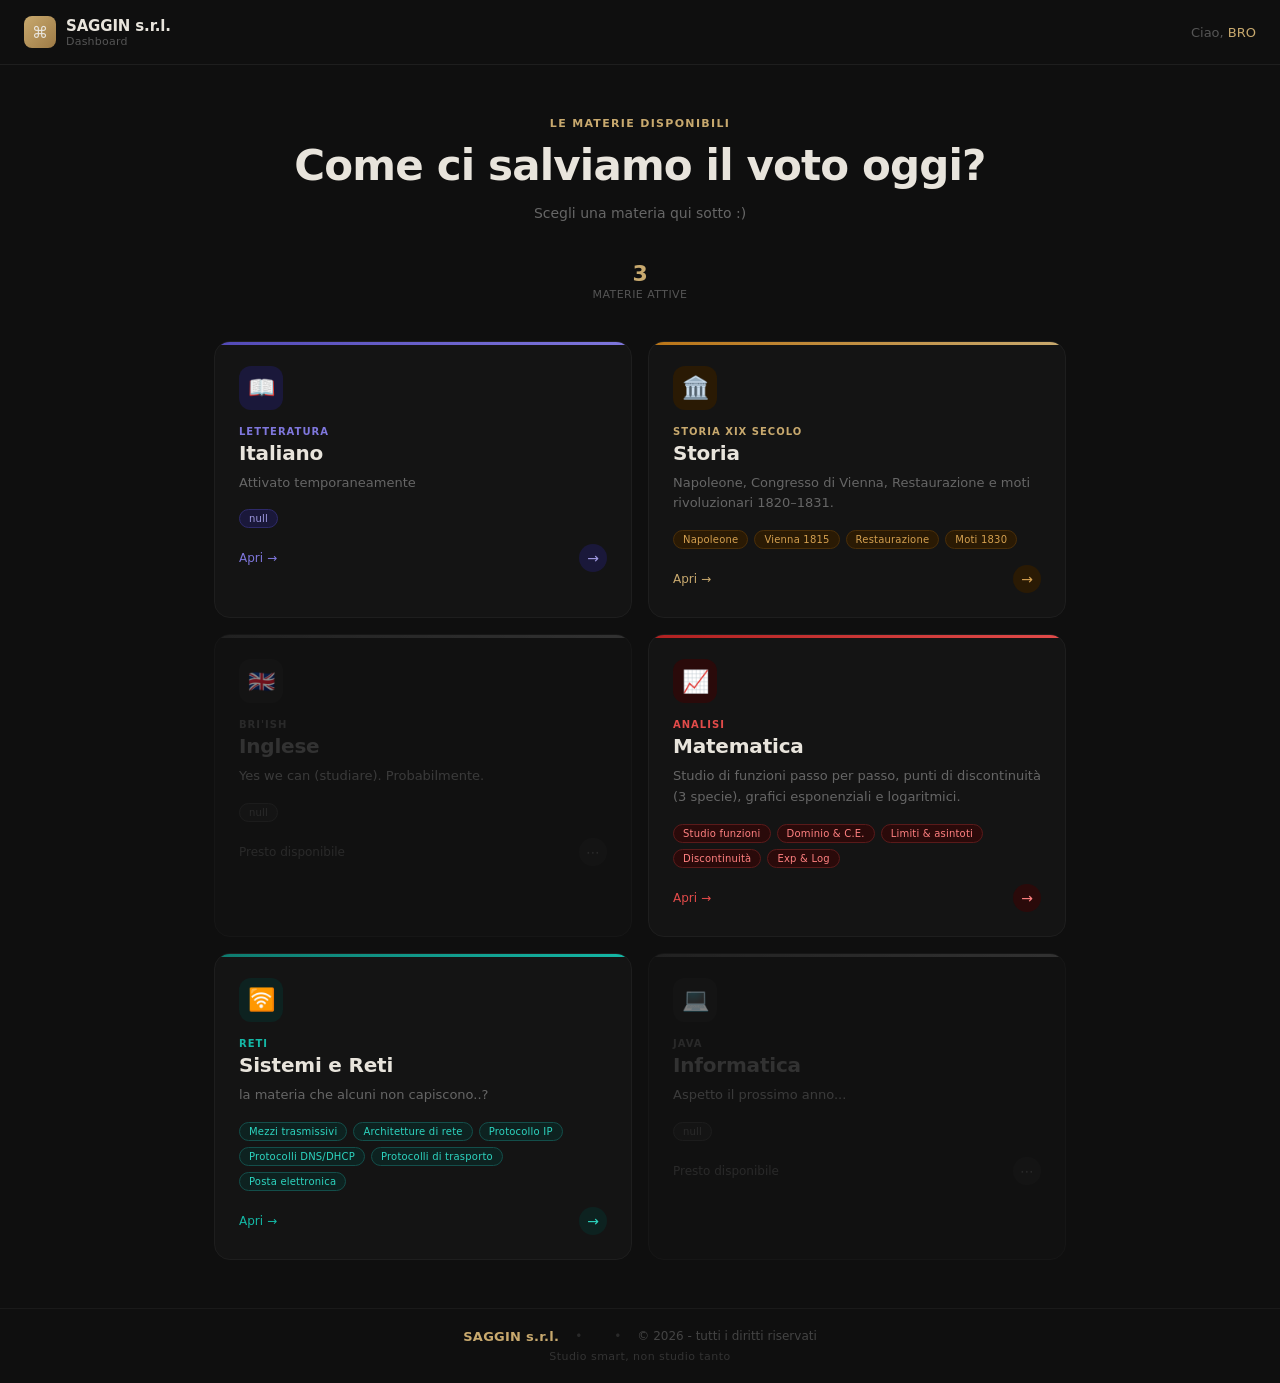
==== docs/index.html @ 9fb7a0a7 "Update index.html" ====
<!DOCTYPE html>
<html lang="it">
<head>
<meta charset="UTF-8">
<meta name="viewport" content="width=device-width, initial-scale=1.0">
<title>il vero studio by SAGGIN spa</title>
<style>
* { box-sizing: border-box; margin: 0; padding: 0; }
body {
  font-family: -apple-system, BlinkMacSystemFont, 'Segoe UI', system-ui, sans-serif;
  background: #0f0f0f;
  color: #e8e4dc;
  min-height: 100vh;
  display: flex;
  flex-direction: column;
}

/* TOP BAR */
.topbar {
  display: flex;
  align-items: center;
  justify-content: space-between;
  padding: 16px 24px;
  border-bottom: 1px solid #1e1e1e;
  background: #0f0f0f;
  position: relative;
  top: 0;
  z-index: 100;
}
.topbar-brand {
  display: flex;
  align-items: center;
  gap: 10px;
}
.brand-logo {
  width: 32px;
  height: 32px;
  background: linear-gradient(135deg, #c8a96e 0%, #9d7a45 100%);
  border-radius: 8px;
  display: flex;
  align-items: center;
  justify-content: center;
  font-size: 16px;
}
.brand-name {
  font-size: 15px;
  font-weight: 600;
  color: #e8e4dc;
  letter-spacing: -0.01em;
}
.brand-sub {
  font-size: 11px;
  color: #555;
  letter-spacing: 0.02em;
}
.topbar-greeting {
  font-size: 13px;
  color: #555;
}
.topbar-greeting span {
  color: #c8a96e;
  font-weight: 500;
}

/* HERO */
.hero {
  padding: 52px 24px 36px;
  text-align: center;
}
.hero-eyebrow {
  font-size: 11px;
  font-weight: 600;
  letter-spacing: 0.12em;
  color: #c8a96e;
  text-transform: uppercase;
  margin-bottom: 12px;
}
.hero-title {
  font-size: clamp(28px, 6vw, 42px);
  font-weight: 700;
  color: #e8e4dc;
  line-height: 1.15;
  letter-spacing: -0.02em;
  margin-bottom: 12px;
}
.hero-sub {
  font-size: 14px;
  color: #666;
  line-height: 1.6;
}

/* GRID */
.subjects-grid {
  display: grid;
  grid-template-columns: repeat(auto-fit, minmax(280px, 1fr));
  gap: 16px;
  padding: 0 24px 48px;
  max-width: 900px;
  margin: 0 auto;
  width: 100%;
}

.subject-card {
  display: block;
  text-decoration: none;
  background: #141414;
  border: 1px solid #1e1e1e;
  border-radius: 16px;
  padding: 24px;
  transition: all 0.2s ease;
  cursor: pointer;
  position: relative;
  overflow: hidden;
}
.subject-card::before {
  content: '';
  position: absolute;
  top: 0; left: 0; right: 0;
  height: 3px;
  border-radius: 16px 16px 0 0;
  transition: opacity 0.2s;
}
.subject-card.italiano::before   { background: linear-gradient(90deg, #534AB7, #7F77DD); }
.subject-card.storia::before     { background: linear-gradient(90deg, #BA7517, #c8a96e); }
.subject-card.inglese::before    { background: linear-gradient(90deg, #1a6b2e, #34d058); }
.subject-card.matematica::before { background: linear-gradient(90deg, #B02020, #E24B4A); }
.subject-card.reti::before       { background: linear-gradient(90deg, #0e7a6e, #14b8a6); }
.subject-card.informatica::before{ background: linear-gradient(90deg, #5a3a9a, #a78bfa); }
.subject-card.coming::before     { background: linear-gradient(90deg, #333, #555); }

.subject-card:hover {
  border-color: #2a2a2a;
  transform: translateY(-2px);
  background: #181818;
}
.subject-card.coming {
  opacity: 0.5;
  cursor: default;
}
.subject-card.coming:hover {
  transform: none;
  background: #141414;
  border-color: #1e1e1e;
}

.card-icon {
  width: 44px;
  height: 44px;
  border-radius: 12px;
  display: flex;
  align-items: center;
  justify-content: center;
  font-size: 22px;
  margin-bottom: 16px;
}
.italiano .card-icon    { background: #1a183a; }
.storia .card-icon      { background: #2a1a04; }
.inglese .card-icon     { background: #0d2214; }
.matematica .card-icon  { background: #2a0a0a; }
.reti .card-icon        { background: #0d2220; }
.informatica .card-icon { background: #1e1030; }
.coming .card-icon      { background: #1a1a1a; }

.card-label {
  font-size: 10px;
  font-weight: 600;
  letter-spacing: 0.1em;
  text-transform: uppercase;
  margin-bottom: 4px;
}
.italiano .card-label    { color: #7F77DD; }
.storia .card-label      { color: #c8a96e; }
.inglese .card-label     { color: #34d058; }
.matematica .card-label  { color: #E24B4A; }
.reti .card-label        { color: #14b8a6; }
.informatica .card-label { color: #a78bfa; }
.coming .card-label      { color: #444; }

.card-title {
  font-size: 20px;
  font-weight: 600;
  color: #e8e4dc;
  margin-bottom: 8px;
  letter-spacing: -0.01em;
}
.coming .card-title { color: #555; }

.card-desc {
  font-size: 13px;
  color: #666;
  line-height: 1.6;
  margin-bottom: 16px;
}

.card-tags {
  display: flex;
  flex-wrap: wrap;
  gap: 6px;
  margin-bottom: 16px;
}
.tag {
  font-size: 10px;
  padding: 3px 9px;
  border-radius: 20px;
  font-weight: 500;
  letter-spacing: 0.02em;
}
.italiano .tag    { background: #1a183a; color: #9f99e0; border: 1px solid #2e2a6a; }
.storia .tag      { background: #2a1a04; color: #d4a050; border: 1px solid #4a2e08; }
.inglese .tag     { background: #0d2214; color: #34d058; border: 1px solid #134a26; }
.matematica .tag  { background: #2a0a0a; color: #ff8080; border: 1px solid #5a1a1a; }
.reti .tag        { background: #0d2220; color: #2dd4bf; border: 1px solid #134e4a; }
.informatica .tag { background: #1e1030; color: #c4b5fd; border: 1px solid #3a2060; }
.coming .tag      { background: #1a1a1a; color: #444;    border: 1px solid #2a2a2a; }

.card-arrow {
  display: flex;
  align-items: center;
  justify-content: space-between;
}
.card-arrow-text {
  font-size: 12px;
  font-weight: 500;
}
.italiano .card-arrow-text    { color: #7F77DD; }
.storia .card-arrow-text      { color: #c8a96e; }
.inglese .card-arrow-text     { color: #34d058; }
.matematica .card-arrow-text  { color: #E24B4A; }
.reti .card-arrow-text        { color: #14b8a6; }
.informatica .card-arrow-text { color: #a78bfa; }
.coming .card-arrow-text      { color: #444; }

.card-arrow-icon {
  width: 28px;
  height: 28px;
  border-radius: 50%;
  display: flex;
  align-items: center;
  justify-content: center;
  font-size: 14px;
  transition: transform 0.15s;
}
.italiano .card-arrow-icon    { background: #1a183a; color: #9f99e0; }
.storia .card-arrow-icon      { background: #2a1a04; color: #d4a050; }
.inglese .card-arrow-icon     { background: #0d2214; color: #34d058; }
.matematica .card-arrow-icon  { background: #2a0a0a; color: #ff8080; }
.reti .card-arrow-icon        { background: #0d2220; color: #2dd4bf; }
.informatica .card-arrow-icon { background: #1e1030; color: #c4b5fd; }
.coming .card-arrow-icon      { background: #1a1a1a; color: #444; }

.subject-card:not(.coming):hover .card-arrow-icon {
  transform: translateX(3px);
}

/* STATS BAR */
.stats-bar {
  display: flex;
  gap: 24px;
  padding: 0 24px 40px;
  max-width: 900px;
  margin: 0 auto;
  width: 100%;
  justify-content: center;
  flex-wrap: wrap;
}
.stat { text-align: center; }
.stat-value {
  font-size: 22px;
  font-weight: 700;
  color: #c8a96e;
  letter-spacing: -0.02em;
}
.stat-label {
  font-size: 11px;
  color: #555;
  letter-spacing: 0.04em;
  margin-top: 2px;
}

/* FOOTER */
footer {
  margin-top: auto;
  border-top: 1px solid #1a1a1a;
  padding: 20px 24px;
  text-align: center;
}
.footer-inner {
  display: flex;
  align-items: center;
  justify-content: center;
  gap: 16px;
  flex-wrap: wrap;
}
.footer-brand   { font-size: 13px; font-weight: 600; color: #c8a96e; letter-spacing: 0.02em; }
.footer-sep     { color: #2a2a2a; font-size: 12px; }
.footer-copy    { font-size: 12px; color: #444; }
.footer-tagline { font-size: 11px; color: #333; margin-top: 6px; letter-spacing: 0.04em; }

@media (max-width: 600px) {
  .topbar        { padding: 14px 16px; }
  .hero          { padding: 36px 16px 28px; }
  .subjects-grid { padding: 0 16px 36px; grid-template-columns: 1fr; }
  .stats-bar     { padding: 0 16px 32px; gap: 20px; }
  footer         { padding: 16px; }
}
</style>
</head>
<body>

<header class="topbar">
  <div class="topbar-brand">
    <div class="brand-logo">⌘</div>
    <div>
      <div class="brand-name">SAGGIN s.r.l.</div>
      <div class="brand-sub">Dashboard</div>
    </div>
  </div>
  <div class="topbar-greeting">Ciao, <span>BRO</span> </div>
</header>

<main>
  <div class="hero">
    <div class="hero-eyebrow">Le materie disponibili</div>
    <div class="hero-title">Come ci salviamo il voto oggi?</div>
    <div class="hero-sub">Scegli una materia qui sotto :) </div>
  </div>

  <div class="stats-bar">
    <div class="stat">
      <div class="stat-value">3</div>
      <div class="stat-label">MATERIE ATTIVE</div>
    </div>
  </div>

  <div class="subjects-grid">

    <!-- 1. ITALIANO -->
    <a class="subject-card italiano" href="italiano/">
      <div class="card-icon">📖</div>
      <div class="card-label">Letteratura</div>
      <div class="card-title">Italiano</div>
      <div class="card-desc">Attivato temporaneamente</div>
      <div class="card-tags">
        <span class="tag">null</span>
      </div>
      <div class="card-arrow">
        <span class="card-arrow-text">Apri →</span>
        <span class="card-arrow-icon">→</span>
      </div>
    </a>

    <!-- 2. STORIA -->
    <a class="subject-card storia" href="storia/">
      <div class="card-icon">🏛️</div>
      <div class="card-label">Storia XIX secolo</div>
      <div class="card-title">Storia</div>
      <div class="card-desc">Napoleone, Congresso di Vienna, Restaurazione e moti rivoluzionari 1820–1831.</div>
      <div class="card-tags">
        <span class="tag">Napoleone</span>
        <span class="tag">Vienna 1815</span>
        <span class="tag">Restaurazione</span>
        <span class="tag">Moti 1830</span>
      </div>
      <div class="card-arrow">
        <span class="card-arrow-text">Apri →</span>
        <span class="card-arrow-icon">→</span>
      </div>
    </a>

    <!-- 3. INGLESE -->
    <div class="subject-card coming">
      <div class="card-icon">🇬🇧</div>
      <div class="card-label">Bri'ish</div>
      <div class="card-title">Inglese</div>
      <div class="card-desc">Yes we can (studiare). Probabilmente.</div>
      <div class="card-tags">
        <span class="tag">null</span>
      </div>
      <div class="card-arrow">
        <span class="card-arrow-text">Presto disponibile</span>
        <span class="card-arrow-icon">⋯</span>
      </div>
    </div>

    <!-- 4. MATEMATICA -->
    <a class="subject-card matematica" href="matematica/">
      <div class="card-icon">📈</div>
      <div class="card-label">Analisi</div>
      <div class="card-title">Matematica</div>
      <div class="card-desc">Studio di funzioni passo per passo, punti di discontinuità (3 specie), grafici esponenziali e logaritmici.</div>
      <div class="card-tags">
        <span class="tag">Studio funzioni</span>
        <span class="tag">Dominio & C.E.</span>
        <span class="tag">Limiti & asintoti</span>
        <span class="tag">Discontinuità</span>
        <span class="tag">Exp & Log</span>
      </div>
      <div class="card-arrow">
        <span class="card-arrow-text">Apri →</span>
        <span class="card-arrow-icon">→</span>
      </div>
    </a>

    <!-- 5. RETI -->
    <a class="subject-card reti" href="reti/">
      <div class="card-icon">🛜</div>
      <div class="card-label">Reti</div>
      <div class="card-title">Sistemi e Reti</div>
      <div class="card-desc">la materia che alcuni non capiscono..?</div>
      <div class="card-tags">
        <span class="tag">Mezzi trasmissivi</span>
        <span class="tag">Architetture di rete</span>
        <span class="tag">Protocollo IP</span>
        <span class="tag">Protocolli DNS/DHCP</span>
        <span class="tag">Protocolli di trasporto</span>
        <span class="tag">Posta elettronica</span>
      </div>
      <div class="card-arrow">
        <span class="card-arrow-text">Apri →</span>
        <span class="card-arrow-icon">→</span>
      </div>
    </a>

    <!-- 6. INFORMATICA -->
    <div class="subject-card coming">
      <div class="card-icon">💻</div>
      <div class="card-label">Java</div>
      <div class="card-title">Informatica</div>
      <div class="card-desc">Aspetto il prossimo anno...</div>
      <div class="card-tags">
        <span class="tag">null</span>
      </div>
      <div class="card-arrow">
        <span class="card-arrow-text">Presto disponibile</span>
        <span class="card-arrow-icon">⋯</span>
      </div>
    </div>

  </div>
</main>

<footer>
  <div class="footer-inner">
    <span class="footer-brand">SAGGIN s.r.l.</span>
    <span class="footer-sep">•</span>
    <span class="footer-copy"></span>
    <span class="footer-sep">•</span>
    <span class="footer-copy">© 2026 - tutti i diritti riservati</span>
  </div>
  <div class="footer-tagline">Studio smart, non studio tanto</div>
</footer>

</body>
</html>
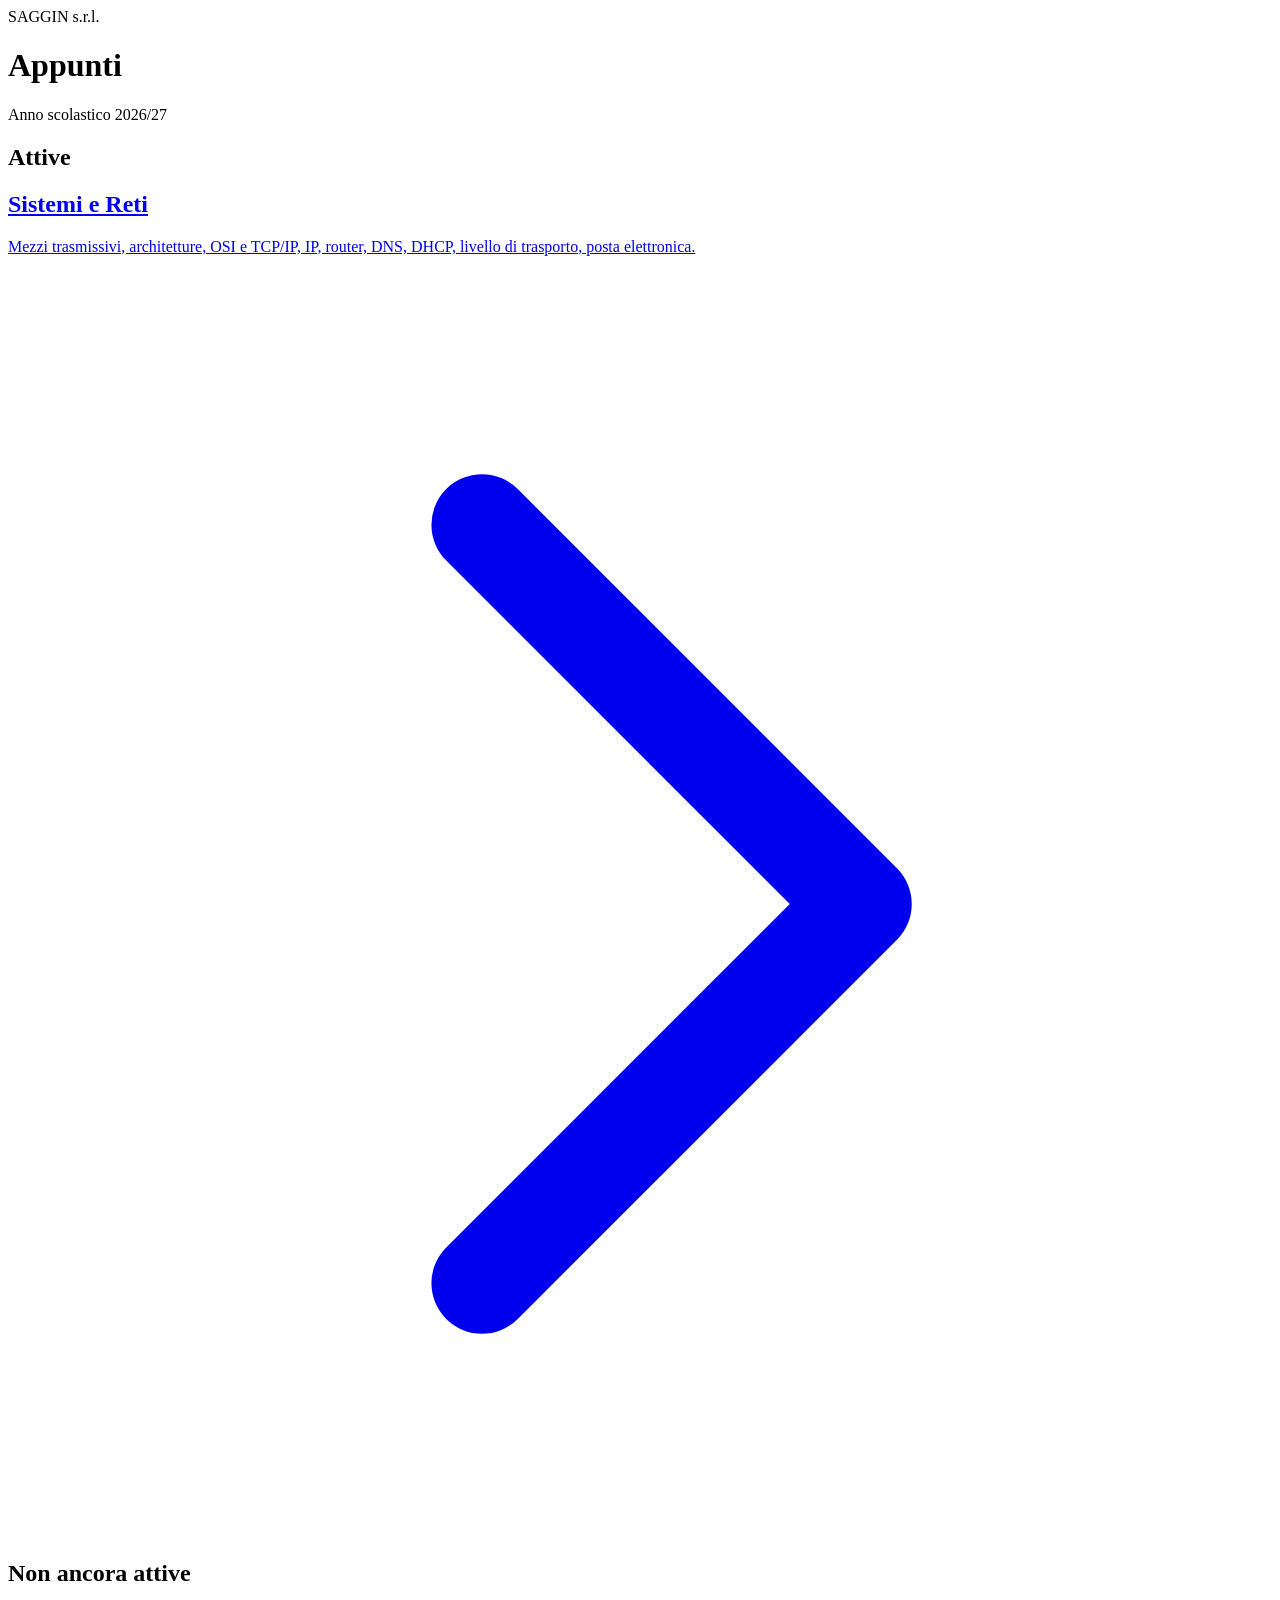
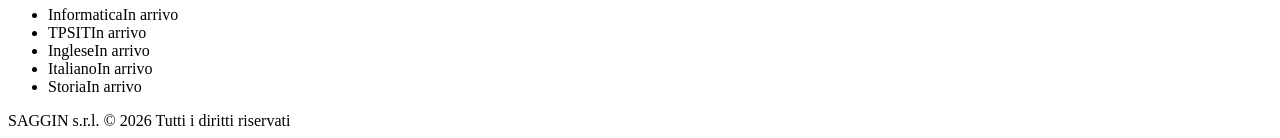
==== commit f29c30e3: "Update index.html" ====
--- a/docs/index.html
+++ b/docs/index.html
@@ -2,453 +2,48 @@
 <html lang="it">
 <head>
 <meta charset="UTF-8">
-<meta name="viewport" content="width=device-width, initial-scale=1.0">
-<title>il vero studio by SAGGIN spa</title>
-<style>
-* { box-sizing: border-box; margin: 0; padding: 0; }
-body {
-  font-family: -apple-system, BlinkMacSystemFont, 'Segoe UI', system-ui, sans-serif;
-  background: #0f0f0f;
-  color: #e8e4dc;
-  min-height: 100vh;
-  display: flex;
-  flex-direction: column;
-}
-
-/* TOP BAR */
-.topbar {
-  display: flex;
-  align-items: center;
-  justify-content: space-between;
-  padding: 16px 24px;
-  border-bottom: 1px solid #1e1e1e;
-  background: #0f0f0f;
-  position: relative;
-  top: 0;
-  z-index: 100;
-}
-.topbar-brand {
-  display: flex;
-  align-items: center;
-  gap: 10px;
-}
-.brand-logo {
-  width: 32px;
-  height: 32px;
-  background: linear-gradient(135deg, #c8a96e 0%, #9d7a45 100%);
-  border-radius: 8px;
-  display: flex;
-  align-items: center;
-  justify-content: center;
-  font-size: 16px;
-}
-.brand-name {
-  font-size: 15px;
-  font-weight: 600;
-  color: #e8e4dc;
-  letter-spacing: -0.01em;
-}
-.brand-sub {
-  font-size: 11px;
-  color: #555;
-  letter-spacing: 0.02em;
-}
-.topbar-greeting {
-  font-size: 13px;
-  color: #555;
-}
-.topbar-greeting span {
-  color: #c8a96e;
-  font-weight: 500;
-}
-
-/* HERO */
-.hero {
-  padding: 52px 24px 36px;
-  text-align: center;
-}
-.hero-eyebrow {
-  font-size: 11px;
-  font-weight: 600;
-  letter-spacing: 0.12em;
-  color: #c8a96e;
-  text-transform: uppercase;
-  margin-bottom: 12px;
-}
-.hero-title {
-  font-size: clamp(28px, 6vw, 42px);
-  font-weight: 700;
-  color: #e8e4dc;
-  line-height: 1.15;
-  letter-spacing: -0.02em;
-  margin-bottom: 12px;
-}
-.hero-sub {
-  font-size: 14px;
-  color: #666;
-  line-height: 1.6;
-}
-
-/* GRID */
-.subjects-grid {
-  display: grid;
-  grid-template-columns: repeat(auto-fit, minmax(280px, 1fr));
-  gap: 16px;
-  padding: 0 24px 48px;
-  max-width: 900px;
-  margin: 0 auto;
-  width: 100%;
-}
-
-.subject-card {
-  display: block;
-  text-decoration: none;
-  background: #141414;
-  border: 1px solid #1e1e1e;
-  border-radius: 16px;
-  padding: 24px;
-  transition: all 0.2s ease;
-  cursor: pointer;
-  position: relative;
-  overflow: hidden;
-}
-.subject-card::before {
-  content: '';
-  position: absolute;
-  top: 0; left: 0; right: 0;
-  height: 3px;
-  border-radius: 16px 16px 0 0;
-  transition: opacity 0.2s;
-}
-.subject-card.italiano::before   { background: linear-gradient(90deg, #534AB7, #7F77DD); }
-.subject-card.storia::before     { background: linear-gradient(90deg, #BA7517, #c8a96e); }
-.subject-card.inglese::before    { background: linear-gradient(90deg, #1a6b2e, #34d058); }
-.subject-card.matematica::before { background: linear-gradient(90deg, #B02020, #E24B4A); }
-.subject-card.reti::before       { background: linear-gradient(90deg, #0e7a6e, #14b8a6); }
-.subject-card.informatica::before{ background: linear-gradient(90deg, #5a3a9a, #a78bfa); }
-.subject-card.coming::before     { background: linear-gradient(90deg, #333, #555); }
-
-.subject-card:hover {
-  border-color: #2a2a2a;
-  transform: translateY(-2px);
-  background: #181818;
-}
-.subject-card.coming {
-  opacity: 0.5;
-  cursor: default;
-}
-.subject-card.coming:hover {
-  transform: none;
-  background: #141414;
-  border-color: #1e1e1e;
-}
-
-.card-icon {
-  width: 44px;
-  height: 44px;
-  border-radius: 12px;
-  display: flex;
-  align-items: center;
-  justify-content: center;
-  font-size: 22px;
-  margin-bottom: 16px;
-}
-.italiano .card-icon    { background: #1a183a; }
-.storia .card-icon      { background: #2a1a04; }
-.inglese .card-icon     { background: #0d2214; }
-.matematica .card-icon  { background: #2a0a0a; }
-.reti .card-icon        { background: #0d2220; }
-.informatica .card-icon { background: #1e1030; }
-.coming .card-icon      { background: #1a1a1a; }
-
-.card-label {
-  font-size: 10px;
-  font-weight: 600;
-  letter-spacing: 0.1em;
-  text-transform: uppercase;
-  margin-bottom: 4px;
-}
-.italiano .card-label    { color: #7F77DD; }
-.storia .card-label      { color: #c8a96e; }
-.inglese .card-label     { color: #34d058; }
-.matematica .card-label  { color: #E24B4A; }
-.reti .card-label        { color: #14b8a6; }
-.informatica .card-label { color: #a78bfa; }
-.coming .card-label      { color: #444; }
-
-.card-title {
-  font-size: 20px;
-  font-weight: 600;
-  color: #e8e4dc;
-  margin-bottom: 8px;
-  letter-spacing: -0.01em;
-}
-.coming .card-title { color: #555; }
-
-.card-desc {
-  font-size: 13px;
-  color: #666;
-  line-height: 1.6;
-  margin-bottom: 16px;
-}
-
-.card-tags {
-  display: flex;
-  flex-wrap: wrap;
-  gap: 6px;
-  margin-bottom: 16px;
-}
-.tag {
-  font-size: 10px;
-  padding: 3px 9px;
-  border-radius: 20px;
-  font-weight: 500;
-  letter-spacing: 0.02em;
-}
-.italiano .tag    { background: #1a183a; color: #9f99e0; border: 1px solid #2e2a6a; }
-.storia .tag      { background: #2a1a04; color: #d4a050; border: 1px solid #4a2e08; }
-.inglese .tag     { background: #0d2214; color: #34d058; border: 1px solid #134a26; }
-.matematica .tag  { background: #2a0a0a; color: #ff8080; border: 1px solid #5a1a1a; }
-.reti .tag        { background: #0d2220; color: #2dd4bf; border: 1px solid #134e4a; }
-.informatica .tag { background: #1e1030; color: #c4b5fd; border: 1px solid #3a2060; }
-.coming .tag      { background: #1a1a1a; color: #444;    border: 1px solid #2a2a2a; }
-
-.card-arrow {
-  display: flex;
-  align-items: center;
-  justify-content: space-between;
-}
-.card-arrow-text {
-  font-size: 12px;
-  font-weight: 500;
-}
-.italiano .card-arrow-text    { color: #7F77DD; }
-.storia .card-arrow-text      { color: #c8a96e; }
-.inglese .card-arrow-text     { color: #34d058; }
-.matematica .card-arrow-text  { color: #E24B4A; }
-.reti .card-arrow-text        { color: #14b8a6; }
-.informatica .card-arrow-text { color: #a78bfa; }
-.coming .card-arrow-text      { color: #444; }
-
-.card-arrow-icon {
-  width: 28px;
-  height: 28px;
-  border-radius: 50%;
-  display: flex;
-  align-items: center;
-  justify-content: center;
-  font-size: 14px;
-  transition: transform 0.15s;
-}
-.italiano .card-arrow-icon    { background: #1a183a; color: #9f99e0; }
-.storia .card-arrow-icon      { background: #2a1a04; color: #d4a050; }
-.inglese .card-arrow-icon     { background: #0d2214; color: #34d058; }
-.matematica .card-arrow-icon  { background: #2a0a0a; color: #ff8080; }
-.reti .card-arrow-icon        { background: #0d2220; color: #2dd4bf; }
-.informatica .card-arrow-icon { background: #1e1030; color: #c4b5fd; }
-.coming .card-arrow-icon      { background: #1a1a1a; color: #444; }
-
-.subject-card:not(.coming):hover .card-arrow-icon {
-  transform: translateX(3px);
-}
-
-/* STATS BAR */
-.stats-bar {
-  display: flex;
-  gap: 24px;
-  padding: 0 24px 40px;
-  max-width: 900px;
-  margin: 0 auto;
-  width: 100%;
-  justify-content: center;
-  flex-wrap: wrap;
-}
-.stat { text-align: center; }
-.stat-value {
-  font-size: 22px;
-  font-weight: 700;
-  color: #c8a96e;
-  letter-spacing: -0.02em;
-}
-.stat-label {
-  font-size: 11px;
-  color: #555;
-  letter-spacing: 0.04em;
-  margin-top: 2px;
-}
-
-/* FOOTER */
-footer {
-  margin-top: auto;
-  border-top: 1px solid #1a1a1a;
-  padding: 20px 24px;
-  text-align: center;
-}
-.footer-inner {
-  display: flex;
-  align-items: center;
-  justify-content: center;
-  gap: 16px;
-  flex-wrap: wrap;
-}
-.footer-brand   { font-size: 13px; font-weight: 600; color: #c8a96e; letter-spacing: 0.02em; }
-.footer-sep     { color: #2a2a2a; font-size: 12px; }
-.footer-copy    { font-size: 12px; color: #444; }
-.footer-tagline { font-size: 11px; color: #333; margin-top: 6px; letter-spacing: 0.04em; }
-
-@media (max-width: 600px) {
-  .topbar        { padding: 14px 16px; }
-  .hero          { padding: 36px 16px 28px; }
-  .subjects-grid { padding: 0 16px 36px; grid-template-columns: 1fr; }
-  .stats-bar     { padding: 0 16px 32px; gap: 20px; }
-  footer         { padding: 16px; }
-}
-</style>
+<meta name="viewport" content="width=device-width, initial-scale=1, viewport-fit=cover">
+<meta name="theme-color" content="#f3f4f5" media="(prefers-color-scheme: light)">
+<meta name="theme-color" content="#1a1d21" media="(prefers-color-scheme: dark)">
+<meta name="apple-mobile-web-app-capable" content="yes">
+<meta name="apple-mobile-web-app-title" content="Studio">
+<meta name="format-detection" content="telephone=no">
+<title>Studio | SAGGIN s.r.l.</title>
+<link rel="stylesheet" href="assets/style.css">
 </head>
 <body>
 
-<header class="topbar">
-  <div class="topbar-brand">
-    <div class="brand-logo">⌘</div>
-    <div>
-      <div class="brand-name">SAGGIN s.r.l.</div>
-      <div class="brand-sub">Dashboard</div>
-    </div>
-  </div>
-  <div class="topbar-greeting">Ciao, <span>BRO</span> </div>
-</header>
+<div class="wrap">
+  <header class="masthead">SAGGIN s.r.l.</header>
 
-<main>
-  <div class="hero">
-    <div class="hero-eyebrow">Le materie disponibili</div>
-    <div class="hero-title">Come ci salviamo il voto oggi?</div>
-    <div class="hero-sub">Scegli una materia qui sotto :) </div>
-  </div>
+  <main>
+    <h1 class="home-title">Appunti</h1>
+    <p class="home-sub">Anno scolastico 2026/27</p>
 
-  <div class="stats-bar">
-    <div class="stat">
-      <div class="stat-value">3</div>
-      <div class="stat-label">MATERIE ATTIVE</div>
-    </div>
-  </div>
-
-  <div class="subjects-grid">
-
-    <!-- 1. ITALIANO -->
-    <a class="subject-card italiano" href="italiano/">
-      <div class="card-icon">📖</div>
-      <div class="card-label">Letteratura</div>
-      <div class="card-title">Italiano</div>
-      <div class="card-desc">Attivato temporaneamente</div>
-      <div class="card-tags">
-        <span class="tag">null</span>
+    <h2 class="group-label">Attive</h2>
+    <a class="subject" href="reti/">
+      <div class="subject-main">
+        <h2>Sistemi e Reti</h2>
+        <p>Mezzi trasmissivi, architetture, OSI e TCP/IP, IP, router, DNS, DHCP, livello di trasporto, posta elettronica.</p>
       </div>
-      <div class="card-arrow">
-        <span class="card-arrow-text">Apri →</span>
-        <span class="card-arrow-icon">→</span>
-      </div>
+      <svg viewBox="0 0 20 20" fill="none" stroke="currentColor" stroke-width="1.6" stroke-linecap="round" stroke-linejoin="round" aria-hidden="true"><path d="M7.5 4l6 6-6 6"/></svg>
     </a>
 
-    <!-- 2. STORIA -->
-    <a class="subject-card storia" href="storia/">
-      <div class="card-icon">🏛️</div>
-      <div class="card-label">Storia XIX secolo</div>
-      <div class="card-title">Storia</div>
-      <div class="card-desc">Napoleone, Congresso di Vienna, Restaurazione e moti rivoluzionari 1820–1831.</div>
-      <div class="card-tags">
-        <span class="tag">Napoleone</span>
-        <span class="tag">Vienna 1815</span>
-        <span class="tag">Restaurazione</span>
-        <span class="tag">Moti 1830</span>
-      </div>
-      <div class="card-arrow">
-        <span class="card-arrow-text">Apri →</span>
-        <span class="card-arrow-icon">→</span>
-      </div>
-    </a>
+    <h2 class="group-label">Non ancora attive</h2>
+    <ul class="soon">
+      <li><span class="n">Informatica</span><span class="d">In arrivo</span></li>
+      <li><span class="n">TPSIT</span><span class="d">In arrivo</span></li>
+      <li><span class="n">Inglese</span><span class="d">In arrivo</span></li>
+      <li><span class="n">Italiano</span><span class="d">In arrivo</span></li>
+      <li><span class="n">Storia</span><span class="d">In arrivo</span></li>
+    </ul>
+  </main>
 
-    <!-- 3. INGLESE -->
-    <div class="subject-card coming">
-      <div class="card-icon">🇬🇧</div>
-      <div class="card-label">Bri'ish</div>
-      <div class="card-title">Inglese</div>
-      <div class="card-desc">Yes we can (studiare). Probabilmente.</div>
-      <div class="card-tags">
-        <span class="tag">null</span>
-      </div>
-      <div class="card-arrow">
-        <span class="card-arrow-text">Presto disponibile</span>
-        <span class="card-arrow-icon">⋯</span>
-      </div>
-    </div>
-
-    <!-- 4. MATEMATICA -->
-    <a class="subject-card matematica" href="matematica/">
-      <div class="card-icon">📈</div>
-      <div class="card-label">Analisi</div>
-      <div class="card-title">Matematica</div>
-      <div class="card-desc">Studio di funzioni passo per passo, punti di discontinuità (3 specie), grafici esponenziali e logaritmici.</div>
-      <div class="card-tags">
-        <span class="tag">Studio funzioni</span>
-        <span class="tag">Dominio & C.E.</span>
-        <span class="tag">Limiti & asintoti</span>
-        <span class="tag">Discontinuità</span>
-        <span class="tag">Exp & Log</span>
-      </div>
-      <div class="card-arrow">
-        <span class="card-arrow-text">Apri →</span>
-        <span class="card-arrow-icon">→</span>
-      </div>
-    </a>
-
-    <!-- 5. RETI -->
-    <a class="subject-card reti" href="reti/">
-      <div class="card-icon">🛜</div>
-      <div class="card-label">Reti</div>
-      <div class="card-title">Sistemi e Reti</div>
-      <div class="card-desc">la materia che alcuni non capiscono..?</div>
-      <div class="card-tags">
-        <span class="tag">Mezzi trasmissivi</span>
-        <span class="tag">Architetture di rete</span>
-        <span class="tag">Protocollo IP</span>
-        <span class="tag">Protocolli DNS/DHCP</span>
-        <span class="tag">Protocolli di trasporto</span>
-        <span class="tag">Posta elettronica</span>
-      </div>
-      <div class="card-arrow">
-        <span class="card-arrow-text">Apri →</span>
-        <span class="card-arrow-icon">→</span>
-      </div>
-    </a>
-
-    <!-- 6. INFORMATICA -->
-    <div class="subject-card coming">
-      <div class="card-icon">💻</div>
-      <div class="card-label">Java</div>
-      <div class="card-title">Informatica</div>
-      <div class="card-desc">Aspetto il prossimo anno...</div>
-      <div class="card-tags">
-        <span class="tag">null</span>
-      </div>
-      <div class="card-arrow">
-        <span class="card-arrow-text">Presto disponibile</span>
-        <span class="card-arrow-icon">⋯</span>
-      </div>
-    </div>
-
-  </div>
-</main>
-
-<footer>
-  <div class="footer-inner">
-    <span class="footer-brand">SAGGIN s.r.l.</span>
-    <span class="footer-sep">•</span>
-    <span class="footer-copy"></span>
-    <span class="footer-sep">•</span>
-    <span class="footer-copy">© 2026 - tutti i diritti riservati</span>
-  </div>
-  <div class="footer-tagline">Studio smart, non studio tanto</div>
-</footer>
+  <footer class="site-foot">
+    <span>SAGGIN s.r.l.</span>
+    <span>© 2026 Tutti i diritti riservati</span>
+  </footer>
+</div>
 
 </body>
 </html>
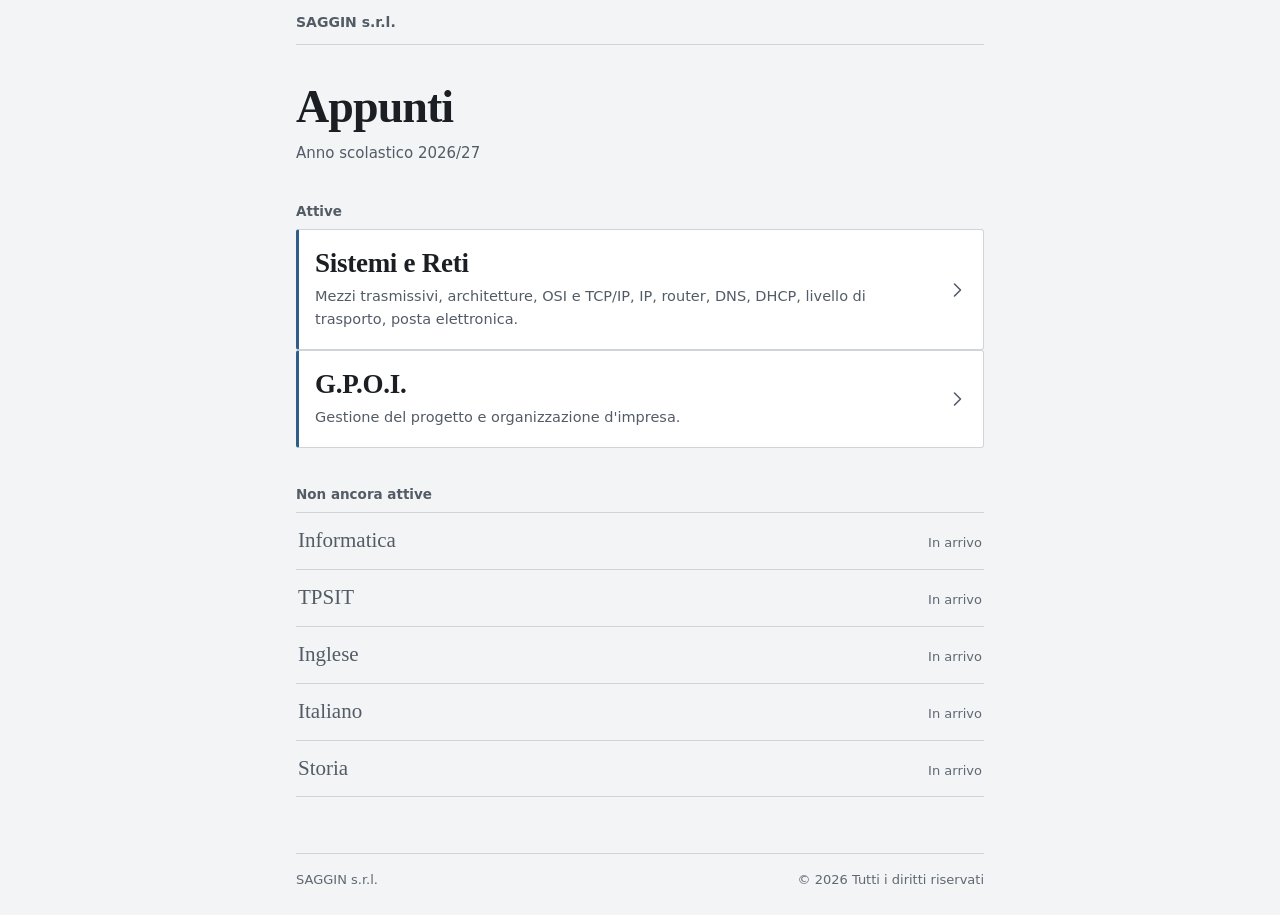
==== commit d38f7295: "Add G.P.O.I. subject section to index.html Added a new subject section for G.P.O.I. with a descripti" ====
--- a/docs/index.html
+++ b/docs/index.html
@@ -21,10 +21,19 @@
     <p class="home-sub">Anno scolastico 2026/27</p>
 
     <h2 class="group-label">Attive</h2>
+
     <a class="subject" href="reti/">
       <div class="subject-main">
         <h2>Sistemi e Reti</h2>
         <p>Mezzi trasmissivi, architetture, OSI e TCP/IP, IP, router, DNS, DHCP, livello di trasporto, posta elettronica.</p>
+      </div>
+      <svg viewBox="0 0 20 20" fill="none" stroke="currentColor" stroke-width="1.6" stroke-linecap="round" stroke-linejoin="round" aria-hidden="true"><path d="M7.5 4l6 6-6 6"/></svg>
+    </a>
+
+    <a class="subject" href="gpoi/">
+      <div class="subject-main">
+        <h2>G.P.O.I.</h2>
+        <p>Gestione del progetto e organizzazione d'impresa.</p>
       </div>
       <svg viewBox="0 0 20 20" fill="none" stroke="currentColor" stroke-width="1.6" stroke-linecap="round" stroke-linejoin="round" aria-hidden="true"><path d="M7.5 4l6 6-6 6"/></svg>
     </a>
--- a/docs/assets/style.css
+++ b/docs/assets/style.css
@@ -0,0 +1,594 @@
+/* ==========================================================
+   Studio — SAGGIN s.r.l.
+   Sistema di stile condiviso. Mobile first (iPhone 15: 393 pt).
+   Tema chiaro/scuro automatico. Raggi contenuti, niente ombre.
+   ========================================================== */
+
+:root {
+  color-scheme: light dark;
+  --bg: #f3f4f5;
+  --surface: #ffffff;
+  --surface-2: #eceef0;
+  --code: #e8eaed;
+  --line: #cfd4d9;
+  --line-2: #e0e3e7;
+  --text: #1b1f24;
+  --body: #2b3138;
+  --muted: #535c66;
+  --dim: #5f6873;
+  --accent: #2f5d8a;
+
+  --green: #3a7150;
+  --blue: #2f5d8a;
+  --amber: #86601d;
+  --red: #a1403b;
+  --purple: #605490;
+  --teal: #2c7263;
+  --cyan: #2b6b7b;
+  --coral: #a0512d;
+  --gray: #5f6873;
+
+  --r: 3px;
+  --font: -apple-system, BlinkMacSystemFont, "SF Pro Text", "Segoe UI", system-ui, sans-serif;
+  --serif: ui-serif, "New York", Georgia, "Times New Roman", serif;
+  --mono: ui-monospace, "SF Mono", Menlo, Consolas, monospace;
+}
+
+@media (prefers-color-scheme: dark) {
+  :root {
+    --bg: #1a1d21;
+    --surface: #23272c;
+    --surface-2: #2b3036;
+    --code: #16191c;
+    --line: #3a4048;
+    --line-2: #30363d;
+    --text: #e6e8eb;
+    --body: #cbd0d6;
+    --muted: #a3abb5;
+    --dim: #818994;
+    --accent: #95b3d2;
+
+    --green: #92b99d;
+    --blue: #92b2d2;
+    --amber: #d3af6f;
+    --red: #d8928d;
+    --purple: #b0a9d1;
+    --teal: #88bbae;
+    --cyan: #88b5c3;
+    --coral: #d69d80;
+    --gray: #818994;
+  }
+}
+
+/* colore semantico: imposta --c su qualsiasi elemento */
+.green { --c: var(--green); }
+.blue { --c: var(--blue); }
+.amber { --c: var(--amber); }
+.red { --c: var(--red); }
+.purple { --c: var(--purple); }
+.teal { --c: var(--teal); }
+.cyan { --c: var(--cyan); }
+.coral { --c: var(--coral); }
+.gray { --c: var(--gray); }
+
+/* ---------- base ---------- */
+* { box-sizing: border-box; margin: 0; padding: 0; }
+
+html {
+  -webkit-text-size-adjust: 100%;
+  text-size-adjust: 100%;
+  overflow-x: clip;
+}
+
+body {
+  font: 15px/1.6 var(--font);
+  background: var(--bg);
+  color: var(--body);
+  min-height: 100vh;
+  min-height: 100dvh;
+  overflow-x: clip;
+  -webkit-font-smoothing: antialiased;
+  -webkit-tap-highlight-color: transparent;
+  padding-left: env(safe-area-inset-left);
+  padding-right: env(safe-area-inset-right);
+}
+
+:focus-visible { outline: 2px solid var(--accent); outline-offset: 2px; }
+button { font-family: inherit; }
+a { color: var(--accent); }
+
+.wrap { max-width: 720px; margin: 0 auto; padding: 0 16px; }
+
+p, li { color: var(--body); }
+p + p { margin-top: 8px; }
+ul, ol { padding-left: 1.25rem; margin-top: 6px; }
+li { margin-bottom: 4px; }
+strong { font-weight: 600; color: var(--text); }
+em { font-style: italic; }
+sub, sup { font-size: .75em; }
+.kw { font-weight: 600; color: var(--text); }
+
+code {
+  font-family: var(--mono);
+  font-size: .86em;
+  background: var(--code);
+  border: 1px solid var(--line-2);
+  border-radius: 2px;
+  padding: 1px 5px;
+  color: var(--text);
+  overflow-wrap: anywhere;
+}
+
+/* ---------- intestazione pagina ---------- */
+.page-head { padding: 6px 0 16px; }
+.back {
+  display: inline-flex;
+  align-items: center;
+  gap: 2px;
+  min-height: 44px;
+  margin-left: -8px;
+  padding: 0 8px;
+  color: var(--muted);
+  text-decoration: none;
+  font-size: 15px;
+}
+.back svg { width: 18px; height: 18px; flex: none; }
+.back:active { color: var(--text); }
+.page-head h1 {
+  font: 600 32px/1.1 var(--serif);
+  letter-spacing: -.01em;
+  color: var(--text);
+  margin-top: 2px;
+}
+.page-head .lead { color: var(--muted); font-size: 14.5px; margin-top: 6px; }
+
+/* ---------- tab capitoli (sticky) ---------- */
+.tabs {
+  position: sticky;
+  top: 0;
+  z-index: 20;
+  background: var(--bg);
+  border-top: 1px solid var(--line);
+  border-bottom: 1px solid var(--line);
+  padding-top: env(safe-area-inset-top);
+}
+.tabs-inner {
+  display: flex;
+  overflow-x: auto;
+  scrollbar-width: none;
+  -webkit-overflow-scrolling: touch;
+  max-width: 720px;
+  margin: 0 auto;
+  padding: 0 8px;
+}
+.tabs-inner::-webkit-scrollbar { display: none; }
+.tabs button {
+  flex: none;
+  appearance: none;
+  -webkit-appearance: none;
+  background: none;
+  border: 0;
+  border-bottom: 2px solid transparent;
+  color: var(--muted);
+  font: 500 14.5px var(--font);
+  height: 46px;
+  padding: 0 12px;
+  white-space: nowrap;
+  cursor: pointer;
+}
+.tabs button[aria-selected="true"] {
+  color: var(--text);
+  border-bottom-color: var(--accent);
+}
+
+/* ---------- contenuto ---------- */
+.content { padding-top: 22px; padding-bottom: calc(64px + env(safe-area-inset-bottom)); }
+.section, .sub-section { display: none; }
+.section.visible, .sub-section.visible { display: block; }
+
+.chapter-title {
+  font: 600 28px/1.15 var(--serif);
+  letter-spacing: -.01em;
+  color: var(--text);
+  margin: 0 0 18px;
+}
+
+.sep {
+  font: 600 20px/1.25 var(--serif);
+  color: var(--text);
+  margin: 34px 0 14px;
+  padding-top: 20px;
+  border-top: 1px solid var(--line);
+}
+.sub-section > .sep:first-child,
+.section > .sep:first-child { margin-top: 4px; padding-top: 0; border-top: 0; }
+
+.sub-nav { display: flex; flex-wrap: wrap; gap: 6px; margin: 18px 0 22px; }
+.sub-nav button {
+  appearance: none;
+  -webkit-appearance: none;
+  height: 38px;
+  padding: 0 13px;
+  background: var(--surface);
+  border: 1px solid var(--line);
+  border-radius: var(--r);
+  color: var(--muted);
+  font: 500 13.5px var(--font);
+  cursor: pointer;
+}
+.sub-nav button.on {
+  background: var(--text);
+  border-color: var(--text);
+  color: var(--bg);
+}
+
+/* ---------- blocchi ---------- */
+.block {
+  background: var(--surface);
+  border: 1px solid var(--line);
+  border-left: 3px solid var(--c, var(--gray));
+  border-radius: var(--r);
+  padding: 14px 16px;
+  margin-bottom: 12px;
+}
+.btitle { font: 600 16px/1.35 var(--font); color: var(--text); margin-bottom: 6px; }
+.byear { font: 600 12.5px/1.4 var(--font); color: var(--c, var(--muted)); margin-bottom: 4px; }
+
+.card {
+  background: var(--surface);
+  border: 1px solid var(--line);
+  border-radius: var(--r);
+  padding: 14px 16px;
+  margin-bottom: 12px;
+}
+.card-title {
+  font: 600 16px/1.35 var(--font);
+  color: var(--text);
+  padding-bottom: 8px;
+  margin-bottom: 12px;
+  border-bottom: 1px solid var(--line-2);
+}
+.card .block { background: var(--surface-2); }
+
+.grid2, .grid3 { display: grid; grid-template-columns: 1fr; gap: 12px; margin-bottom: 12px; }
+.grid2 > *, .grid3 > * { margin-bottom: 0; min-width: 0; }
+@media (min-width: 620px) {
+  .grid2 { grid-template-columns: 1fr 1fr; }
+  .grid3 { grid-template-columns: repeat(3, 1fr); }
+}
+
+.card-small {
+  background: var(--surface);
+  border: 1px solid var(--line);
+  border-top: 3px solid var(--c, var(--line));
+  border-radius: var(--r);
+  padding: 14px 16px;
+  min-width: 0;
+}
+.card-small .ct { font: 600 15.5px/1.35 var(--font); color: var(--text); margin-bottom: 6px; }
+.card-small p, .card-small li { font-size: 14.5px; }
+
+.badge {
+  display: inline-block;
+  font: 600 12px/1.4 var(--font);
+  color: var(--c, var(--muted));
+  background: color-mix(in srgb, var(--c, var(--gray)) 13%, var(--surface));
+  padding: 2px 8px;
+  border-radius: 2px;
+  margin-bottom: 8px;
+}
+.pill {
+  display: inline-block;
+  font: 600 11.5px/1.4 var(--font);
+  color: var(--c);
+  border: 1px solid color-mix(in srgb, var(--c) 45%, transparent);
+  padding: 0 6px;
+  border-radius: 2px;
+  margin-left: 6px;
+  vertical-align: 2px;
+  white-space: nowrap;
+}
+.pill.imp { --c: var(--red); }
+.pill.tip { --c: var(--green); }
+.pill.info { --c: var(--blue); }
+
+.highlight {
+  background: var(--surface-2);
+  border-left: 3px solid var(--c, var(--accent));
+  border-radius: 0 var(--r) var(--r) 0;
+  padding: 12px 14px;
+  margin: 12px 0;
+  font-size: 14.5px;
+  color: var(--body);
+}
+
+.link-row {
+  display: block;
+  text-decoration: none;
+  background: var(--surface);
+  border: 1px solid var(--line);
+  border-left: 3px solid var(--accent);
+  border-radius: var(--r);
+  padding: 14px 16px;
+  margin-bottom: 18px;
+  color: var(--text);
+}
+.link-row:active { background: var(--surface-2); }
+.link-row b { display: block; font-weight: 600; }
+.link-row span { color: var(--muted); font-size: 14px; }
+
+/* ---------- tabelle ---------- */
+.tbl-wrap {
+  overflow-x: auto;
+  -webkit-overflow-scrolling: touch;
+  border: 1px solid var(--line);
+  border-radius: var(--r);
+  background: var(--surface);
+  margin: 10px 0 4px;
+}
+.tbl { width: 100%; border-collapse: collapse; font-size: 13.5px; }
+.tbl th {
+  text-align: left;
+  font: 600 12.5px var(--font);
+  color: var(--muted);
+  background: var(--surface-2);
+  padding: 8px 10px;
+  border-bottom: 1px solid var(--line);
+  vertical-align: bottom;
+}
+.tbl td { padding: 8px 10px; border-bottom: 1px solid var(--line-2); vertical-align: top; color: var(--body); }
+.tbl tr:last-child td, .tbl tr:last-child th { border-bottom: 0; }
+.tbl td:first-child { font-family: var(--mono); font-size: 12.5px; color: var(--text); overflow-wrap: anywhere; }
+.tbl td.m { font-family: var(--mono); font-size: 12.5px; color: var(--amber); overflow-wrap: anywhere; }
+.tbl td.ok { color: var(--green); }
+.tbl td.warn { color: var(--amber); }
+.tbl td.err { color: var(--red); }
+.tbl td.plain { font-family: var(--font); font-size: 13.5px; color: var(--body); }
+
+/* confronto a tre colonne */
+.cmp th[scope="row"] {
+  width: 27%;
+  font-weight: 600;
+  color: var(--muted);
+  background: transparent;
+  border-bottom: 1px solid var(--line-2);
+  vertical-align: top;
+  padding: 9px 10px;
+}
+.cmp thead th { border-top: 3px solid var(--c, var(--line)); color: var(--c, var(--text)); font-size: 14px; }
+.cmp td { font-family: var(--font) !important; font-size: 13.5px !important; color: var(--body) !important; }
+
+/* ---------- tracce di sessione / codice ---------- */
+.trace {
+  background: var(--code);
+  border: 1px solid var(--line);
+  border-radius: var(--r);
+  padding: 12px 14px;
+  margin: 10px 0 12px;
+  overflow-x: auto;
+  -webkit-overflow-scrolling: touch;
+}
+.trace-label { font: 600 12.5px var(--font); color: var(--muted); margin-bottom: 8px; }
+.trace pre, pre.mono {
+  font: 12px/1.8 var(--mono);
+  white-space: pre;
+  min-width: max-content;
+  color: var(--text);
+}
+pre.mono {
+  background: var(--code);
+  border: 1px solid var(--line);
+  border-radius: var(--r);
+  padding: 10px 12px;
+  margin: 8px 0;
+  overflow-x: auto;
+  min-width: 0;
+}
+.tb { color: var(--blue); }
+.tg { color: var(--green); }
+.ta { color: var(--amber); }
+.tp { color: var(--purple); }
+.tr { color: var(--red); }
+.tc { color: var(--cyan); }
+.td { color: var(--dim); }
+
+/* ---------- figure degli header (IPv4 / TCP / UDP) ---------- */
+.hdr {
+  background: var(--surface);
+  border: 1px solid var(--line);
+  border-radius: var(--r);
+  padding: 12px 10px 12px 8px;
+  margin: 10px 0 14px;
+}
+.hdr-ruler { display: flex; margin-left: 22px; font: 10.5px var(--mono); color: var(--dim); margin-bottom: 4px; }
+.hdr-ruler span { flex: 1; text-align: left; padding-left: 2px; }
+.hdr-rows { border-top: 1px solid var(--line); }
+.hdr-row { display: flex; align-items: stretch; }
+.hdr-off { flex: none; width: 22px; font: 10.5px var(--mono); color: var(--dim); align-self: center; }
+.hdr-fields { flex: 1; display: flex; min-width: 0; border-left: 1px solid var(--line); }
+.hdr-f {
+  flex: var(--w, 1) 1 0;
+  min-width: 0;
+  padding: 6px 2px;
+  text-align: center;
+  font: 600 10.5px/1.25 var(--font);
+  color: var(--c, var(--text));
+  border-right: 1px solid var(--line);
+  border-bottom: 1px solid var(--line);
+  overflow-wrap: anywhere;
+  background: var(--surface);
+}
+.hdr-f small { display: block; font: 400 9.5px/1.2 var(--font); color: var(--dim); margin-top: 1px; }
+.hdr-f.opt { font-weight: 500; color: var(--muted); background: var(--surface-2); }
+.hdr-note { font-size: 12.5px; color: var(--muted); margin-top: 8px; }
+
+/* ==========================================================
+   Home
+   ========================================================== */
+.masthead {
+  padding: 14px 0;
+  border-bottom: 1px solid var(--line);
+  font: 600 14px var(--font);
+  color: var(--muted);
+}
+.home-title {
+  font: 600 46px/1.04 var(--serif);
+  letter-spacing: -.02em;
+  color: var(--text);
+  margin: 38px 0 10px;
+}
+.home-sub { color: var(--muted); font-size: 15px; }
+.group-label { font: 600 13.5px var(--font); color: var(--muted); margin: 38px 0 10px; }
+
+.subject {
+  display: flex;
+  align-items: center;
+  gap: 12px;
+  text-decoration: none;
+  color: inherit;
+  padding: 18px 16px;
+  background: var(--surface);
+  border: 1px solid var(--line);
+  border-left: 3px solid var(--accent);
+  border-radius: var(--r);
+}
+.subject:active { background: var(--surface-2); }
+.subject-main { flex: 1; min-width: 0; }
+.subject h2 { font: 600 27px/1.15 var(--serif); color: var(--text); letter-spacing: -.01em; }
+.subject p { color: var(--muted); font-size: 14.5px; margin-top: 6px; }
+.subject svg { width: 20px; height: 20px; flex: none; color: var(--muted); }
+
+.soon { list-style: none; padding: 0; margin: 0; border-top: 1px solid var(--line); }
+.soon li {
+  display: flex;
+  justify-content: space-between;
+  align-items: baseline;
+  gap: 16px;
+  padding: 15px 2px;
+  margin: 0;
+  border-bottom: 1px solid var(--line);
+}
+.soon .n { font: 500 21px/1.2 var(--serif); color: var(--muted); }
+.soon .d { font-size: 13px; color: var(--dim); text-align: right; }
+
+.site-foot {
+  margin-top: 56px;
+  padding: 16px 0 calc(24px + env(safe-area-inset-bottom));
+  border-top: 1px solid var(--line);
+  color: var(--dim);
+  font-size: 13px;
+  display: flex;
+  justify-content: space-between;
+  gap: 12px;
+}
+
+/* ==========================================================
+   Approfondimenti trasporto
+   ========================================================== */
+.stack .layer {
+  background: var(--surface);
+  border: 1px solid var(--line);
+  border-radius: var(--r);
+  padding: 12px 14px;
+}
+.stack .layer.blue { border-left: 3px solid var(--blue); }
+.stack .layer.amber { border-left: 3px solid var(--amber); }
+.stack .layer .t { font: 600 13px var(--font); color: var(--muted); margin-bottom: 8px; }
+.stack .join { text-align: center; color: var(--dim); font-size: 12.5px; padding: 7px 8px; }
+.apps { display: grid; grid-template-columns: 1fr 1fr; gap: 8px; }
+.app { background: var(--surface-2); border: 1px solid var(--line-2); border-radius: 2px; padding: 7px 9px; font-size: 13.5px; color: var(--text); }
+.app small { display: block; font: 11.5px var(--mono); color: var(--dim); margin-top: 1px; }
+
+.range { display: flex; height: 8px; margin: 10px 0 10px; border-radius: 2px; overflow: hidden; }
+.range i { display: block; }
+.range i:nth-child(1) { flex: 1.56; background: var(--red); min-width: 4px; }
+.range i:nth-child(2) { flex: 74.93; background: var(--blue); }
+.range i:nth-child(3) { flex: 23.51; background: var(--purple); }
+.legend { display: grid; gap: 6px; font-size: 13.5px; color: var(--body); }
+.legend span { display: flex; gap: 8px; align-items: baseline; }
+.legend b { flex: none; width: 10px; height: 10px; border-radius: 1px; transform: translateY(1px); }
+
+.ports td:nth-child(1) { font-weight: 600; color: var(--accent); width: 15%; }
+.ports td:nth-child(2) { font-family: var(--mono); font-size: 11.5px; width: 17%; }
+.ports td:nth-child(3) { font-family: var(--font); font-size: 13.5px; font-weight: 500; color: var(--text); width: 24%; }
+.ports td:nth-child(4) { font-family: var(--font); font-size: 13px; color: var(--muted); }
+.ports .p-tcp { color: var(--blue) !important; }
+.ports .p-udp { color: var(--purple) !important; }
+.ports .p-both { color: var(--amber) !important; }
+
+.csum {
+  background: var(--code);
+  border: 1px solid var(--line);
+  border-radius: var(--r);
+  padding: 14px;
+  margin: 10px 0 12px;
+  font: 12.5px/1.5 var(--mono);
+  overflow-x: auto;
+}
+.csum .row { margin-bottom: 10px; }
+.csum .lab { display: block; font: 12px var(--font); color: var(--muted); }
+.csum .bits { color: var(--blue); letter-spacing: .05em; }
+.csum .bits.res { color: var(--green); }
+.csum .bits.ck { color: var(--amber); }
+.csum hr { border: 0; border-top: 1px solid var(--line); margin: 10px 0; }
+
+/* diagrammi a sequenza (mittente a sinistra, ricevitore a destra) */
+.seq {
+  background: var(--code);
+  border: 1px solid var(--line);
+  border-radius: var(--r);
+  padding: 12px;
+  margin: 10px 0 12px;
+}
+.seq-head { display: flex; justify-content: space-between; font: 600 13px var(--font); margin-bottom: 12px; }
+.seq-head .a { color: var(--blue); }
+.seq-head .b { color: var(--green); }
+.msg {
+  width: 82%;
+  background: var(--surface);
+  border: 1px solid var(--line);
+  border-left: 3px solid var(--c, var(--gray));
+  border-radius: var(--r);
+  padding: 7px 10px;
+  margin-bottom: 10px;
+  font-size: 13.5px;
+}
+.msg.l { margin-right: auto; }
+.msg.r { margin-left: auto; }
+.msg b { display: block; font-weight: 600; color: var(--c, var(--text)); }
+.msg small { display: block; font: 11.5px/1.5 var(--mono); color: var(--muted); }
+.msg.lost { opacity: .75; }
+.msg.lost b { text-decoration: line-through; }
+.seq-note { font: 12px/1.5 var(--mono); color: var(--muted); margin: -2px 0 10px; width: 82%; }
+.seq-note.l { margin-right: auto; }
+.seq-note.r { margin-left: auto; text-align: right; }
+.seq-note.c { width: 100%; text-align: center; font-family: var(--font); font-size: 12.5px; }
+.seq-note.hl { color: var(--amber); }
+.seq-note.sk { color: var(--cyan); }
+
+.hs {
+  background: var(--surface);
+  border: 1px solid var(--line);
+  border-left: 3px solid var(--c, var(--gray));
+  border-radius: var(--r);
+  padding: 14px 16px;
+  margin: 12px 0;
+}
+.hs h4 { font: 600 15px var(--font); color: var(--c, var(--text)); margin-bottom: 8px; }
+.hs h5 { font: 600 13px var(--font); color: var(--muted); margin: 12px 0 4px; }
+.hs pre.mono { margin: 0; }
+.hosts { display: flex; justify-content: space-between; gap: 8px; margin: 12px 0; }
+.host { flex: 1; text-align: center; font: 600 13px/1.3 var(--font); padding: 8px 6px; border: 1px solid var(--line); border-radius: var(--r); color: var(--c); background: var(--surface); }
+.state {
+  display: inline-block;
+  font: 600 11.5px var(--mono);
+  padding: 1px 7px;
+  border: 1px solid var(--line);
+  border-radius: 2px;
+  background: var(--surface-2);
+  color: var(--c, var(--text));
+  vertical-align: 1px;
+}
+.states { display: flex; justify-content: space-between; gap: 8px; margin: 6px 0; }
+
+.chapter-lead { color: var(--muted); font-size: 14.5px; margin: -6px 0 18px; }
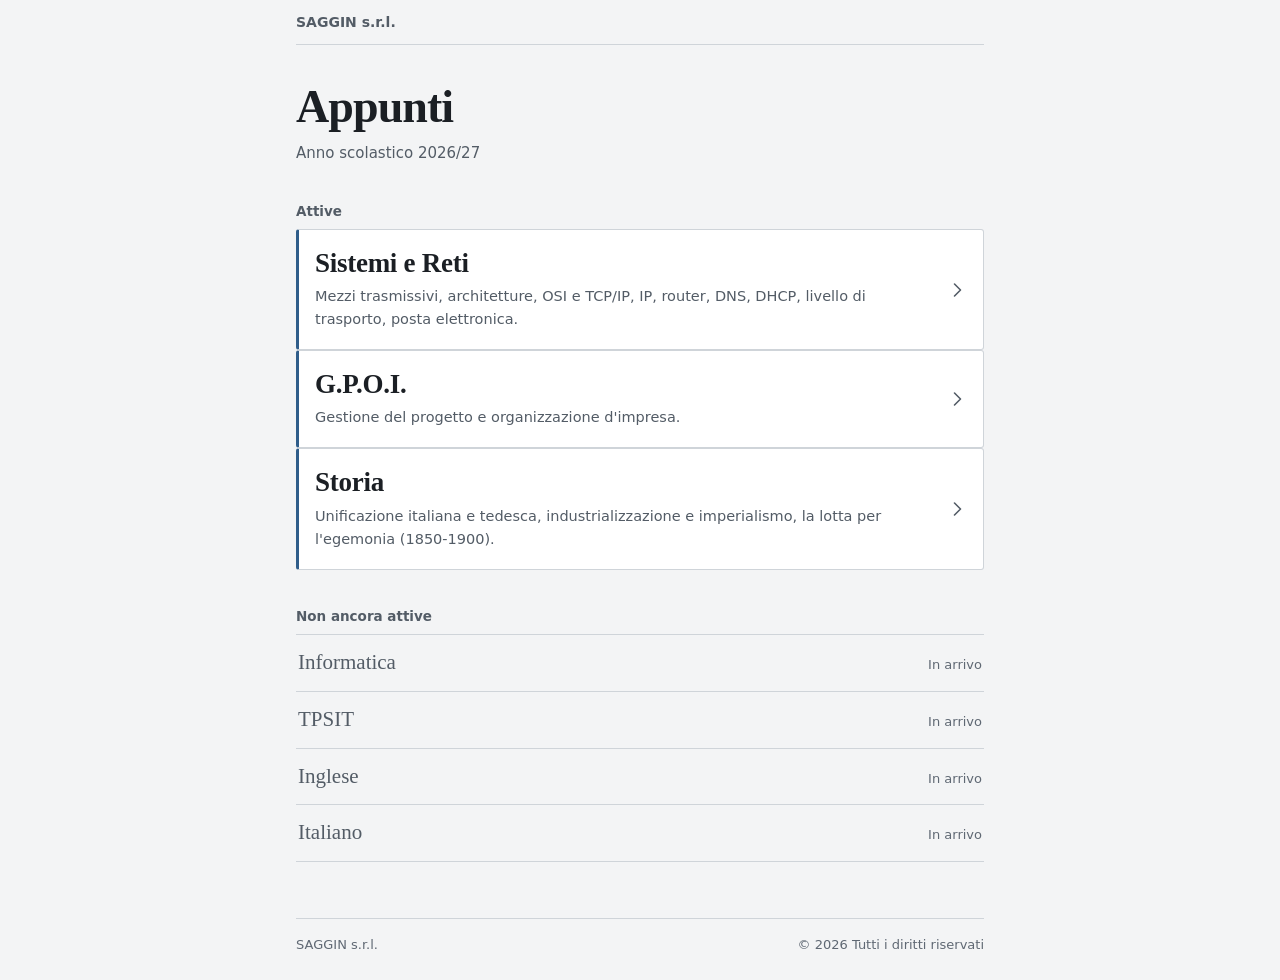
==== commit 3a0ce50f: "Storia: aggiunte unità 9, 10 e 11 con cronologia e domande aperte; materia attiva in home Co-Authore" ====
--- a/docs/index.html
+++ b/docs/index.html
@@ -38,13 +38,20 @@
       <svg viewBox="0 0 20 20" fill="none" stroke="currentColor" stroke-width="1.6" stroke-linecap="round" stroke-linejoin="round" aria-hidden="true"><path d="M7.5 4l6 6-6 6"/></svg>
     </a>
 
+    <a class="subject" href="storia/">
+      <div class="subject-main">
+        <h2>Storia</h2>
+        <p>Unificazione italiana e tedesca, industrializzazione e imperialismo, la lotta per l'egemonia (1850-1900).</p>
+      </div>
+      <svg viewBox="0 0 20 20" fill="none" stroke="currentColor" stroke-width="1.6" stroke-linecap="round" stroke-linejoin="round" aria-hidden="true"><path d="M7.5 4l6 6-6 6"/></svg>
+    </a>
+
     <h2 class="group-label">Non ancora attive</h2>
     <ul class="soon">
       <li><span class="n">Informatica</span><span class="d">In arrivo</span></li>
       <li><span class="n">TPSIT</span><span class="d">In arrivo</span></li>
       <li><span class="n">Inglese</span><span class="d">In arrivo</span></li>
       <li><span class="n">Italiano</span><span class="d">In arrivo</span></li>
-      <li><span class="n">Storia</span><span class="d">In arrivo</span></li>
     </ul>
   </main>
 
--- a/docs/assets/style.css
+++ b/docs/assets/style.css
@@ -181,6 +181,74 @@
   border-bottom-color: var(--accent);
 }
 
+/* ---------- dropdown capitolo "1" (gruppo) ---------- */
+.tab-dropdown {
+  position: relative;
+  display: inline-flex;
+  flex: none;
+}
+.tab-dropdown-toggle {
+  display: inline-flex;
+  align-items: center;
+  gap: 5px;
+}
+.tab-dropdown-toggle[aria-expanded="true"],
+.tab-dropdown:has(.tab-dropdown-menu [aria-selected="true"]) > .tab-dropdown-toggle {
+  color: var(--text);
+  border-bottom-color: var(--accent);
+}
+.tab-dropdown-arrow {
+  font-size: .7em;
+  line-height: 1;
+  display: inline-block;
+  transition: transform .15s ease;
+}
+.tab-dropdown.open .tab-dropdown-arrow { transform: rotate(180deg); }
+
+/* Menu: position fixed → niente clipping da .tabs-inner (overflow-x: auto).
+   La posizione (top/left) viene impostata via JS all'apertura. */
+.tab-dropdown-menu {
+  display: none;
+  position: fixed;
+  min-width: 220px;
+  max-width: calc(100vw - 16px);
+  max-height: 70vh;
+  overflow-y: auto;
+  padding: 6px;
+  background: var(--surface);
+  border: 1px solid var(--line);
+  border-radius: var(--r);
+  box-shadow: 0 8px 24px rgba(0, 0, 0, .15);
+  z-index: 100;
+}
+.tab-dropdown.open .tab-dropdown-menu { display: block; }
+
+.tab-dropdown-menu button {
+  display: block;
+  width: 100%;
+  appearance: none;
+  -webkit-appearance: none;
+  background: none;
+  border: 0;
+  text-align: left;
+  padding: 9px 12px;
+  border-radius: 2px;
+  font: 500 14px var(--font);
+  color: var(--body);
+  cursor: pointer;
+  white-space: nowrap;
+}
+.tab-dropdown-menu button:hover { background: var(--surface-2); }
+.tab-dropdown-menu button:focus-visible {
+  outline: 2px solid var(--accent);
+  outline-offset: -2px;
+}
+.tab-dropdown-menu button[aria-selected="true"] {
+  color: var(--text);
+  background: var(--surface-2);
+  font-weight: 600;
+}
+
 /* ---------- contenuto ---------- */
 .content { padding-top: 22px; padding-bottom: calc(64px + env(safe-area-inset-bottom)); }
 .section, .sub-section { display: none; }
@@ -345,7 +413,6 @@
 .tbl td.err { color: var(--red); }
 .tbl td.plain { font-family: var(--font); font-size: 13.5px; color: var(--body); }
 
-/* confronto a tre colonne */
 .cmp th[scope="row"] {
   width: 27%;
   font-weight: 600;
@@ -532,7 +599,6 @@
 .csum .bits.ck { color: var(--amber); }
 .csum hr { border: 0; border-top: 1px solid var(--line); margin: 10px 0; }
 
-/* diagrammi a sequenza (mittente a sinistra, ricevitore a destra) */
 .seq {
   background: var(--code);
   border: 1px solid var(--line);
@@ -591,4 +657,4 @@
 }
 .states { display: flex; justify-content: space-between; gap: 8px; margin: 6px 0; }
 
-.chapter-lead { color: var(--muted); font-size: 14.5px; margin: -6px 0 18px; }
+.chapter-lead { color: var(--muted); font-size: 14.5px; margin: -6px 18px 18px; }
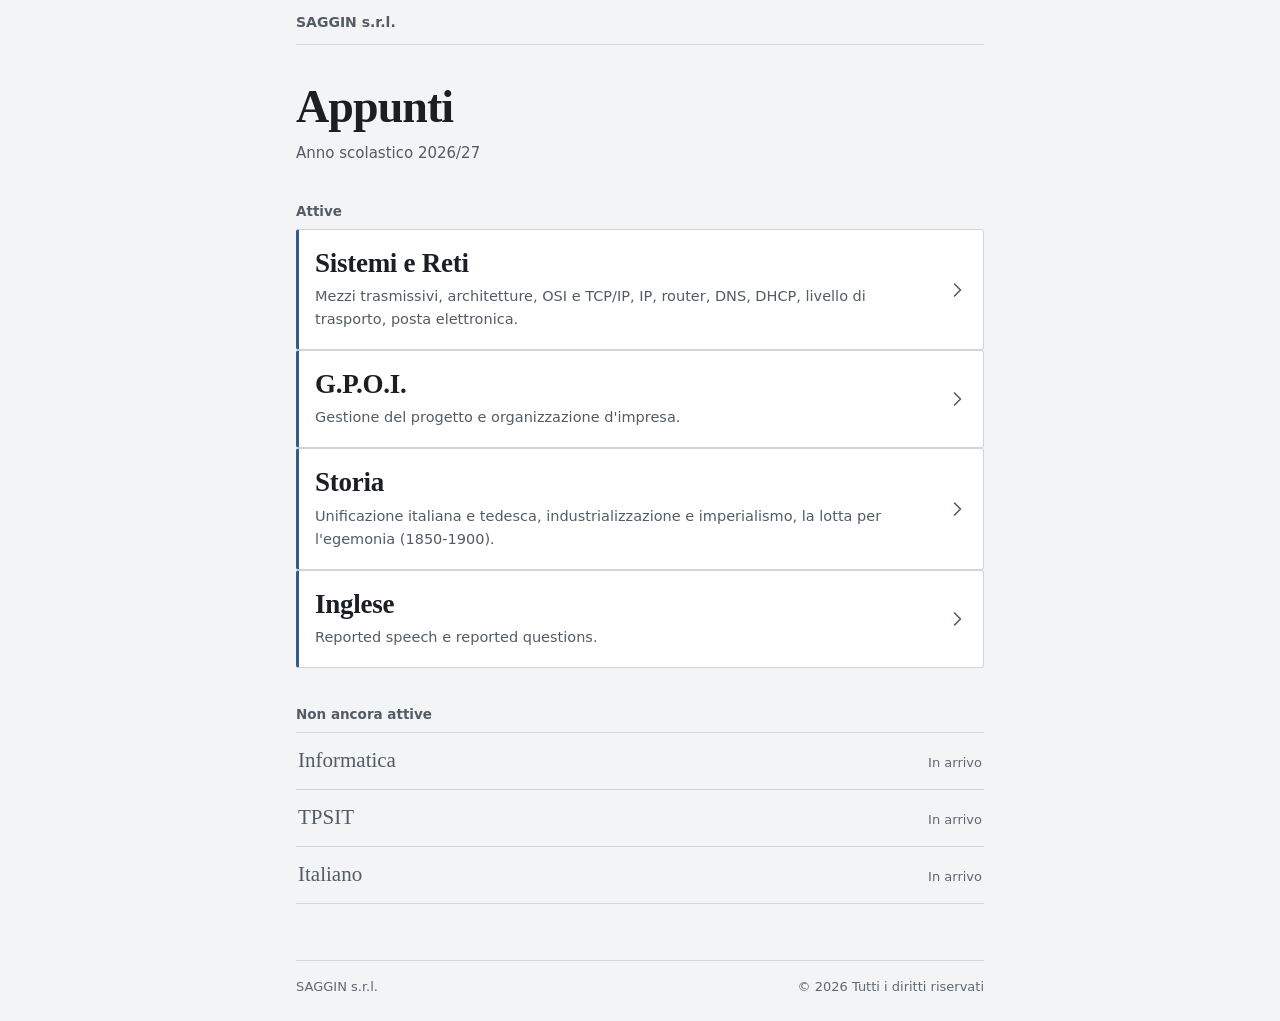
==== commit 7f82ad16: "Inglese: aggiunti reported speech e reported questions con esercizi; materia attiva in home Co-Autho" ====
--- a/docs/index.html
+++ b/docs/index.html
@@ -46,11 +46,18 @@
       <svg viewBox="0 0 20 20" fill="none" stroke="currentColor" stroke-width="1.6" stroke-linecap="round" stroke-linejoin="round" aria-hidden="true"><path d="M7.5 4l6 6-6 6"/></svg>
     </a>
 
+    <a class="subject" href="inglese/">
+      <div class="subject-main">
+        <h2>Inglese</h2>
+        <p>Reported speech e reported questions.</p>
+      </div>
+      <svg viewBox="0 0 20 20" fill="none" stroke="currentColor" stroke-width="1.6" stroke-linecap="round" stroke-linejoin="round" aria-hidden="true"><path d="M7.5 4l6 6-6 6"/></svg>
+    </a>
+
     <h2 class="group-label">Non ancora attive</h2>
     <ul class="soon">
       <li><span class="n">Informatica</span><span class="d">In arrivo</span></li>
       <li><span class="n">TPSIT</span><span class="d">In arrivo</span></li>
-      <li><span class="n">Inglese</span><span class="d">In arrivo</span></li>
       <li><span class="n">Italiano</span><span class="d">In arrivo</span></li>
     </ul>
   </main>
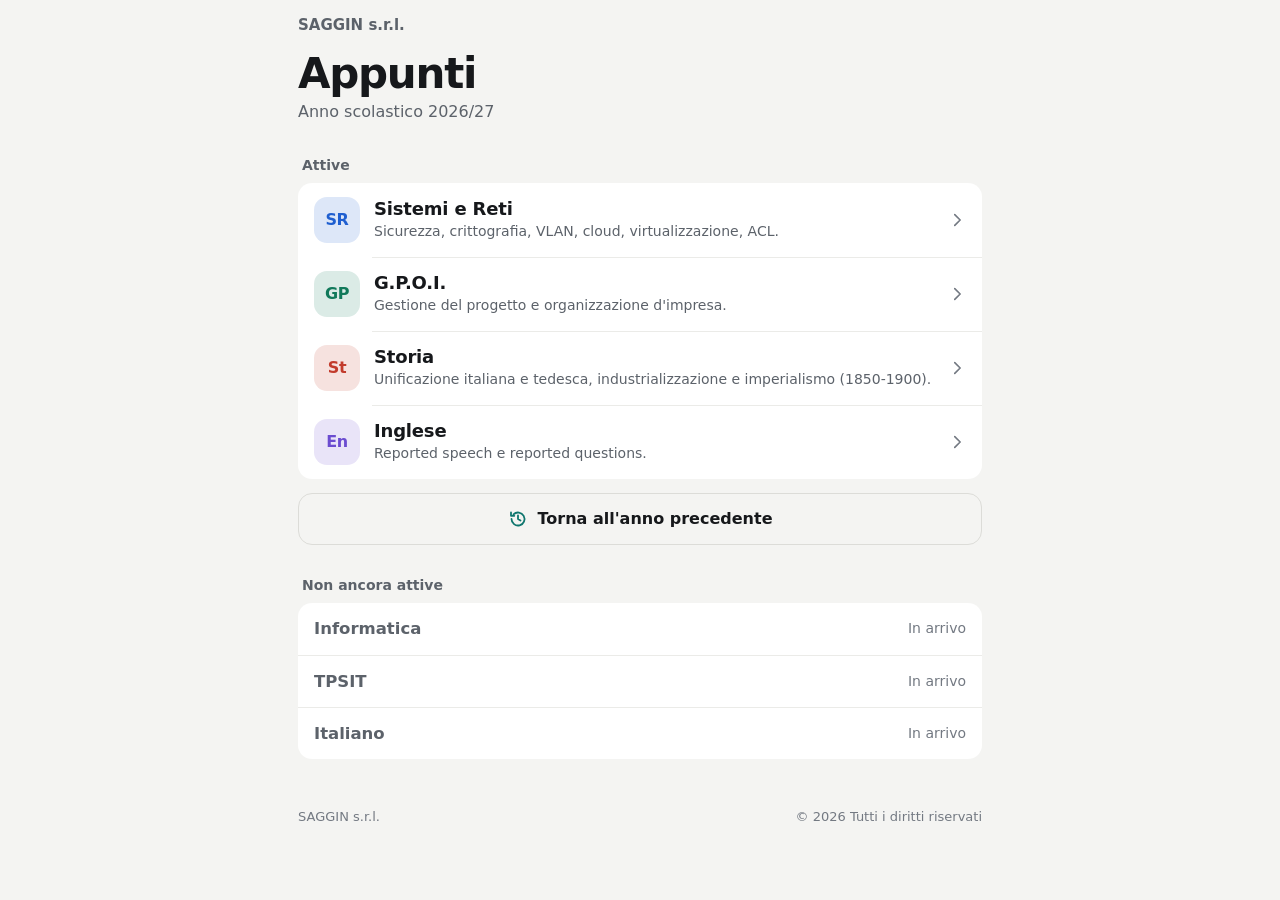
==== commit b53a3a9b: "Rework totale: nuovo stile mobile-first per iPhone (app da schermata Home), pagina anno precedente d" ====
--- a/docs/index.html
+++ b/docs/index.html
@@ -3,12 +3,17 @@
 <head>
 <meta charset="UTF-8">
 <meta name="viewport" content="width=device-width, initial-scale=1, viewport-fit=cover">
-<meta name="theme-color" content="#f3f4f5" media="(prefers-color-scheme: light)">
-<meta name="theme-color" content="#1a1d21" media="(prefers-color-scheme: dark)">
+<meta name="theme-color" content="#f4f4f2" media="(prefers-color-scheme: light)">
+<meta name="theme-color" content="#0b0c0e" media="(prefers-color-scheme: dark)">
 <meta name="apple-mobile-web-app-capable" content="yes">
+<meta name="mobile-web-app-capable" content="yes">
+<meta name="apple-mobile-web-app-status-bar-style" content="default">
 <meta name="apple-mobile-web-app-title" content="Studio">
 <meta name="format-detection" content="telephone=no">
 <title>Studio | SAGGIN s.r.l.</title>
+<link rel="manifest" href="manifest.webmanifest">
+<link rel="icon" href="assets/icon-192.png">
+<link rel="apple-touch-icon" href="assets/icon-180.png">
 <link rel="stylesheet" href="assets/style.css">
 </head>
 <body>
@@ -21,37 +26,44 @@
     <p class="home-sub">Anno scolastico 2026/27</p>
 
     <h2 class="group-label">Attive</h2>
+    <div class="list">
+      <a class="subject blue" href="reti/">
+        <span class="mono-tile" aria-hidden="true">SR</span>
+        <div class="subject-main">
+          <h2>Sistemi e Reti</h2>
+          <p>Sicurezza, crittografia, VLAN, cloud, virtualizzazione, ACL.</p>
+        </div>
+        <svg viewBox="0 0 20 20" fill="none" stroke="currentColor" stroke-width="1.8" stroke-linecap="round" stroke-linejoin="round" aria-hidden="true"><path d="M7.5 4l6 6-6 6"/></svg>
+      </a>
+      <a class="subject green" href="gpoi/">
+        <span class="mono-tile" aria-hidden="true">GP</span>
+        <div class="subject-main">
+          <h2>G.P.O.I.</h2>
+          <p>Gestione del progetto e organizzazione d'impresa.</p>
+        </div>
+        <svg viewBox="0 0 20 20" fill="none" stroke="currentColor" stroke-width="1.8" stroke-linecap="round" stroke-linejoin="round" aria-hidden="true"><path d="M7.5 4l6 6-6 6"/></svg>
+      </a>
+      <a class="subject red" href="storia/">
+        <span class="mono-tile" aria-hidden="true">St</span>
+        <div class="subject-main">
+          <h2>Storia</h2>
+          <p>Unificazione italiana e tedesca, industrializzazione e imperialismo (1850-1900).</p>
+        </div>
+        <svg viewBox="0 0 20 20" fill="none" stroke="currentColor" stroke-width="1.8" stroke-linecap="round" stroke-linejoin="round" aria-hidden="true"><path d="M7.5 4l6 6-6 6"/></svg>
+      </a>
+      <a class="subject purple" href="inglese/">
+        <span class="mono-tile" aria-hidden="true">En</span>
+        <div class="subject-main">
+          <h2>Inglese</h2>
+          <p>Reported speech e reported questions.</p>
+        </div>
+        <svg viewBox="0 0 20 20" fill="none" stroke="currentColor" stroke-width="1.8" stroke-linecap="round" stroke-linejoin="round" aria-hidden="true"><path d="M7.5 4l6 6-6 6"/></svg>
+      </a>
+    </div>
 
-    <a class="subject" href="reti/">
-      <div class="subject-main">
-        <h2>Sistemi e Reti</h2>
-        <p>Mezzi trasmissivi, architetture, OSI e TCP/IP, IP, router, DNS, DHCP, livello di trasporto, posta elettronica.</p>
-      </div>
-      <svg viewBox="0 0 20 20" fill="none" stroke="currentColor" stroke-width="1.6" stroke-linecap="round" stroke-linejoin="round" aria-hidden="true"><path d="M7.5 4l6 6-6 6"/></svg>
-    </a>
-
-    <a class="subject" href="gpoi/">
-      <div class="subject-main">
-        <h2>G.P.O.I.</h2>
-        <p>Gestione del progetto e organizzazione d'impresa.</p>
-      </div>
-      <svg viewBox="0 0 20 20" fill="none" stroke="currentColor" stroke-width="1.6" stroke-linecap="round" stroke-linejoin="round" aria-hidden="true"><path d="M7.5 4l6 6-6 6"/></svg>
-    </a>
-
-    <a class="subject" href="storia/">
-      <div class="subject-main">
-        <h2>Storia</h2>
-        <p>Unificazione italiana e tedesca, industrializzazione e imperialismo, la lotta per l'egemonia (1850-1900).</p>
-      </div>
-      <svg viewBox="0 0 20 20" fill="none" stroke="currentColor" stroke-width="1.6" stroke-linecap="round" stroke-linejoin="round" aria-hidden="true"><path d="M7.5 4l6 6-6 6"/></svg>
-    </a>
-
-    <a class="subject" href="inglese/">
-      <div class="subject-main">
-        <h2>Inglese</h2>
-        <p>Reported speech e reported questions.</p>
-      </div>
-      <svg viewBox="0 0 20 20" fill="none" stroke="currentColor" stroke-width="1.6" stroke-linecap="round" stroke-linejoin="round" aria-hidden="true"><path d="M7.5 4l6 6-6 6"/></svg>
+    <a class="past" href="anno-precedente/">
+      <svg viewBox="0 0 20 20" fill="none" stroke="currentColor" stroke-width="1.8" stroke-linecap="round" stroke-linejoin="round" aria-hidden="true"><path d="M3.5 10a6.5 6.5 0 1 0 2-4.7"/><path d="M3 3.5v3.3h3.3"/><path d="M10 6.5V10l2.5 1.5"/></svg>
+      Torna all'anno precedente
     </a>
 
     <h2 class="group-label">Non ancora attive</h2>
--- a/docs/assets/style.css
+++ b/docs/assets/style.css
@@ -1,62 +1,70 @@
 /* ==========================================================
    Studio — SAGGIN s.r.l.
-   Sistema di stile condiviso. Mobile first (iPhone 15: 393 pt).
-   Tema chiaro/scuro automatico. Raggi contenuti, niente ombre.
+   Pensato per il telefono (iPhone 15, 393 pt) e per l'uso
+   come app dalla schermata Home. Chiaro/scuro automatico.
+   Una sola famiglia di caratteri (quella di sistema), colore
+   d'accento diverso per ogni materia.
    ========================================================== */
 
 :root {
   color-scheme: light dark;
-  --bg: #f3f4f5;
+
+  --bg: #f4f4f2;
   --surface: #ffffff;
-  --surface-2: #eceef0;
-  --code: #e8eaed;
-  --line: #cfd4d9;
-  --line-2: #e0e3e7;
-  --text: #1b1f24;
-  --body: #2b3138;
-  --muted: #535c66;
-  --dim: #5f6873;
-  --accent: #2f5d8a;
-
-  --green: #3a7150;
-  --blue: #2f5d8a;
-  --amber: #86601d;
-  --red: #a1403b;
-  --purple: #605490;
-  --teal: #2c7263;
-  --cyan: #2b6b7b;
-  --coral: #a0512d;
-  --gray: #5f6873;
-
-  --r: 3px;
-  --font: -apple-system, BlinkMacSystemFont, "SF Pro Text", "Segoe UI", system-ui, sans-serif;
-  --serif: ui-serif, "New York", Georgia, "Times New Roman", serif;
+  --surface-2: #f0f0ed;
+  --code: #eeeeeb;
+  --line: #dcdcd8;
+  --line-2: #ebebe8;
+  --text: #16181b;
+  --body: #2a2e33;
+  --muted: #5c626a;
+  --dim: #737982;
+
+  --blue: #1f5fd0;
+  --green: #11795a;
+  --amber: #8c5c00;
+  --red: #c23b2c;
+  --purple: #6b4cd0;
+  --teal: #0f766e;
+  --cyan: #0e7490;
+  --coral: #bf4b12;
+  --gray: #6b7280;
+
+  --accent: var(--blue);
+  --on-accent: #ffffff;
+
+  --r: 14px;
+  --r-s: 10px;
+  --font: -apple-system, BlinkMacSystemFont, "SF Pro Text", "Segoe UI", Roboto, system-ui, sans-serif;
+  --serif: var(--font);
   --mono: ui-monospace, "SF Mono", Menlo, Consolas, monospace;
+  --bar: color-mix(in srgb, var(--bg) 84%, transparent);
 }
 
 @media (prefers-color-scheme: dark) {
   :root {
-    --bg: #1a1d21;
-    --surface: #23272c;
-    --surface-2: #2b3036;
-    --code: #16191c;
-    --line: #3a4048;
-    --line-2: #30363d;
-    --text: #e6e8eb;
-    --body: #cbd0d6;
-    --muted: #a3abb5;
-    --dim: #818994;
-    --accent: #95b3d2;
-
-    --green: #92b99d;
-    --blue: #92b2d2;
-    --amber: #d3af6f;
-    --red: #d8928d;
-    --purple: #b0a9d1;
-    --teal: #88bbae;
-    --cyan: #88b5c3;
-    --coral: #d69d80;
-    --gray: #818994;
+    --bg: #0b0c0e;
+    --surface: #17191c;
+    --surface-2: #202327;
+    --code: #121417;
+    --line: #34383e;
+    --line-2: #26292e;
+    --text: #f1f2f4;
+    --body: #cfd3d8;
+    --muted: #9ba1a9;
+    --dim: #7c828b;
+
+    --blue: #7fa9f2;
+    --green: #6fcaa6;
+    --amber: #e0b768;
+    --red: #f08b7e;
+    --purple: #b3a2f4;
+    --teal: #6fcdc3;
+    --cyan: #6bc6dd;
+    --coral: #f0a174;
+    --gray: #98a0ab;
+
+    --on-accent: #0b0c0e;
   }
 }
 
@@ -71,17 +79,25 @@
 .coral { --c: var(--coral); }
 .gray { --c: var(--gray); }
 
+/* colore d'accento della materia (classe sul <body>) */
+.t-reti { --accent: var(--blue); }
+.t-gpoi { --accent: var(--green); }
+.t-storia { --accent: var(--red); }
+.t-inglese { --accent: var(--purple); }
+.t-prec { --accent: var(--teal); }
+
 /* ---------- base ---------- */
 * { box-sizing: border-box; margin: 0; padding: 0; }
 
 html {
   -webkit-text-size-adjust: 100%;
   text-size-adjust: 100%;
+  background: var(--bg);
   overflow-x: clip;
 }
 
 body {
-  font: 15px/1.6 var(--font);
+  font: 16px/1.55 var(--font);
   background: var(--bg);
   color: var(--body);
   min-height: 100vh;
@@ -89,6 +105,7 @@
   overflow-x: clip;
   -webkit-font-smoothing: antialiased;
   -webkit-tap-highlight-color: transparent;
+  touch-action: manipulation;
   padding-left: env(safe-area-inset-left);
   padding-right: env(safe-area-inset-right);
 }
@@ -97,193 +114,136 @@
 button { font-family: inherit; }
 a { color: var(--accent); }
 
-.wrap { max-width: 720px; margin: 0 auto; padding: 0 16px; }
+.wrap { max-width: 720px; margin: 0 auto; padding: 0 18px; }
 
 p, li { color: var(--body); }
-p + p { margin-top: 8px; }
-ul, ol { padding-left: 1.25rem; margin-top: 6px; }
-li { margin-bottom: 4px; }
-strong { font-weight: 600; color: var(--text); }
+p + p { margin-top: 10px; }
+ul, ol { padding-left: 1.3rem; margin-top: 8px; }
+li { margin-bottom: 5px; }
+strong { font-weight: 650; color: var(--text); }
 em { font-style: italic; }
 sub, sup { font-size: .75em; }
-.kw { font-weight: 600; color: var(--text); }
+.kw { font-weight: 650; color: var(--text); }
 
 code {
   font-family: var(--mono);
   font-size: .86em;
   background: var(--code);
-  border: 1px solid var(--line-2);
-  border-radius: 2px;
-  padding: 1px 5px;
+  border-radius: 6px;
+  padding: 1px 6px;
   color: var(--text);
   overflow-wrap: anywhere;
 }
 
 /* ---------- intestazione pagina ---------- */
-.page-head { padding: 6px 0 16px; }
+.page-head { padding: 4px 0 14px; }
 .back {
   display: inline-flex;
   align-items: center;
   gap: 2px;
   min-height: 44px;
   margin-left: -8px;
-  padding: 0 8px;
-  color: var(--muted);
+  padding: 0 10px 0 4px;
+  color: var(--accent);
   text-decoration: none;
-  font-size: 15px;
-}
-.back svg { width: 18px; height: 18px; flex: none; }
-.back:active { color: var(--text); }
+  font-size: 17px;
+}
+.back svg { width: 22px; height: 22px; flex: none; }
+.back:active { opacity: .5; }
 .page-head h1 {
-  font: 600 32px/1.1 var(--serif);
-  letter-spacing: -.01em;
+  font: 800 34px/1.08 var(--font);
+  letter-spacing: -.025em;
   color: var(--text);
   margin-top: 2px;
 }
-.page-head .lead { color: var(--muted); font-size: 14.5px; margin-top: 6px; }
+.page-head .lead { color: var(--muted); font-size: 15px; margin-top: 6px; }
 
 /* ---------- tab capitoli (sticky) ---------- */
 .tabs {
   position: sticky;
   top: 0;
   z-index: 20;
-  background: var(--bg);
-  border-top: 1px solid var(--line);
+  background: var(--bar);
+  -webkit-backdrop-filter: saturate(180%) blur(18px);
+  backdrop-filter: saturate(180%) blur(18px);
   border-bottom: 1px solid var(--line);
-  padding-top: env(safe-area-inset-top);
 }
 .tabs-inner {
   display: flex;
+  gap: 6px;
   overflow-x: auto;
   scrollbar-width: none;
   -webkit-overflow-scrolling: touch;
   max-width: 720px;
   margin: 0 auto;
-  padding: 0 8px;
+  padding: 8px 18px;
+  scroll-padding: 0 18px;
+  -webkit-mask-image: linear-gradient(to right, #000 calc(100% - 18px), transparent);
+  mask-image: linear-gradient(to right, #000 calc(100% - 18px), transparent);
 }
 .tabs-inner::-webkit-scrollbar { display: none; }
 .tabs button {
   flex: none;
   appearance: none;
   -webkit-appearance: none;
-  background: none;
+  background: transparent;
   border: 0;
-  border-bottom: 2px solid transparent;
+  border-radius: 999px;
   color: var(--muted);
-  font: 500 14.5px var(--font);
-  height: 46px;
-  padding: 0 12px;
+  font: 600 15px var(--font);
+  height: 40px;
+  padding: 0 15px;
   white-space: nowrap;
   cursor: pointer;
 }
+.tabs button:active { background: var(--surface-2); }
 .tabs button[aria-selected="true"] {
-  color: var(--text);
-  border-bottom-color: var(--accent);
-}
-
-/* ---------- dropdown capitolo "1" (gruppo) ---------- */
-.tab-dropdown {
-  position: relative;
-  display: inline-flex;
-  flex: none;
-}
-.tab-dropdown-toggle {
-  display: inline-flex;
-  align-items: center;
-  gap: 5px;
-}
-.tab-dropdown-toggle[aria-expanded="true"],
-.tab-dropdown:has(.tab-dropdown-menu [aria-selected="true"]) > .tab-dropdown-toggle {
-  color: var(--text);
-  border-bottom-color: var(--accent);
-}
-.tab-dropdown-arrow {
-  font-size: .7em;
-  line-height: 1;
-  display: inline-block;
-  transition: transform .15s ease;
-}
-.tab-dropdown.open .tab-dropdown-arrow { transform: rotate(180deg); }
-
-/* Menu: position fixed → niente clipping da .tabs-inner (overflow-x: auto).
-   La posizione (top/left) viene impostata via JS all'apertura. */
-.tab-dropdown-menu {
-  display: none;
-  position: fixed;
-  min-width: 220px;
-  max-width: calc(100vw - 16px);
-  max-height: 70vh;
-  overflow-y: auto;
-  padding: 6px;
-  background: var(--surface);
-  border: 1px solid var(--line);
-  border-radius: var(--r);
-  box-shadow: 0 8px 24px rgba(0, 0, 0, .15);
-  z-index: 100;
-}
-.tab-dropdown.open .tab-dropdown-menu { display: block; }
-
-.tab-dropdown-menu button {
-  display: block;
-  width: 100%;
-  appearance: none;
-  -webkit-appearance: none;
-  background: none;
-  border: 0;
-  text-align: left;
-  padding: 9px 12px;
-  border-radius: 2px;
-  font: 500 14px var(--font);
-  color: var(--body);
-  cursor: pointer;
-  white-space: nowrap;
-}
-.tab-dropdown-menu button:hover { background: var(--surface-2); }
-.tab-dropdown-menu button:focus-visible {
-  outline: 2px solid var(--accent);
-  outline-offset: -2px;
-}
-.tab-dropdown-menu button[aria-selected="true"] {
-  color: var(--text);
-  background: var(--surface-2);
-  font-weight: 600;
+  background: var(--accent);
+  color: var(--on-accent);
 }
 
 /* ---------- contenuto ---------- */
-.content { padding-top: 22px; padding-bottom: calc(64px + env(safe-area-inset-bottom)); }
+.content { padding-top: 24px; padding-bottom: calc(72px + env(safe-area-inset-bottom)); }
 .section, .sub-section { display: none; }
+.section { scroll-margin-top: 68px; }
 .section.visible, .sub-section.visible { display: block; }
 
 .chapter-title {
-  font: 600 28px/1.15 var(--serif);
-  letter-spacing: -.01em;
-  color: var(--text);
-  margin: 0 0 18px;
-}
+  font: 800 27px/1.18 var(--font);
+  letter-spacing: -.02em;
+  color: var(--text);
+  margin: 0 0 8px;
+}
+.chapter-lead { color: var(--muted); font-size: 15.5px; margin: 0 0 18px; }
+.chapter-title + .block,
+.chapter-title + .card,
+.chapter-title + .grid2,
+.chapter-title + .grid3,
+.chapter-title + .sub-nav { margin-top: 16px; }
 
 .sep {
-  font: 600 20px/1.25 var(--serif);
-  color: var(--text);
-  margin: 34px 0 14px;
-  padding-top: 20px;
-  border-top: 1px solid var(--line);
+  font: 750 20px/1.25 var(--font);
+  letter-spacing: -.015em;
+  color: var(--text);
+  margin: 32px 0 12px;
 }
 .sub-section > .sep:first-child,
-.section > .sep:first-child { margin-top: 4px; padding-top: 0; border-top: 0; }
-
-.sub-nav { display: flex; flex-wrap: wrap; gap: 6px; margin: 18px 0 22px; }
+.section > .sep:first-child { margin-top: 4px; }
+
+.sub-nav { display: flex; flex-wrap: wrap; gap: 8px; margin: 18px 0 22px; }
 .sub-nav button {
   appearance: none;
   -webkit-appearance: none;
-  height: 38px;
-  padding: 0 13px;
+  min-height: 42px;
+  padding: 0 16px;
   background: var(--surface);
   border: 1px solid var(--line);
-  border-radius: var(--r);
-  color: var(--muted);
-  font: 500 13.5px var(--font);
+  border-radius: 999px;
+  color: var(--body);
+  font: 600 14.5px var(--font);
   cursor: pointer;
 }
+.sub-nav button:active { background: var(--surface-2); }
 .sub-nav button.on {
   background: var(--text);
   border-color: var(--text);
@@ -292,27 +252,26 @@
 
 /* ---------- blocchi ---------- */
 .block {
-  background: var(--surface);
-  border: 1px solid var(--line);
-  border-left: 3px solid var(--c, var(--gray));
+  position: relative;
+  background: var(--surface);
   border-radius: var(--r);
-  padding: 14px 16px;
+  box-shadow: inset 4px 0 0 var(--c, var(--line));
+  padding: 16px 18px 16px 20px;
   margin-bottom: 12px;
 }
-.btitle { font: 600 16px/1.35 var(--font); color: var(--text); margin-bottom: 6px; }
-.byear { font: 600 12.5px/1.4 var(--font); color: var(--c, var(--muted)); margin-bottom: 4px; }
+.btitle { font: 700 17px/1.35 var(--font); letter-spacing: -.01em; color: var(--text); margin-bottom: 6px; }
+.byear { font: 650 13px/1.4 var(--font); color: var(--c, var(--muted)); margin-bottom: 4px; }
 
 .card {
   background: var(--surface);
-  border: 1px solid var(--line);
   border-radius: var(--r);
-  padding: 14px 16px;
+  padding: 16px 18px;
   margin-bottom: 12px;
 }
 .card-title {
-  font: 600 16px/1.35 var(--font);
-  color: var(--text);
-  padding-bottom: 8px;
+  font: 700 17px/1.35 var(--font);
+  color: var(--text);
+  padding-bottom: 10px;
   margin-bottom: 12px;
   border-bottom: 1px solid var(--line-2);
 }
@@ -327,31 +286,29 @@
 
 .card-small {
   background: var(--surface);
-  border: 1px solid var(--line);
-  border-top: 3px solid var(--c, var(--line));
   border-radius: var(--r);
-  padding: 14px 16px;
+  padding: 16px 18px;
   min-width: 0;
 }
-.card-small .ct { font: 600 15.5px/1.35 var(--font); color: var(--text); margin-bottom: 6px; }
-.card-small p, .card-small li { font-size: 14.5px; }
+.card-small .ct { font: 700 16.5px/1.35 var(--font); color: var(--text); margin-bottom: 6px; }
+.card-small p, .card-small li { font-size: 15.5px; }
 
 .badge {
   display: inline-block;
-  font: 600 12px/1.4 var(--font);
+  font: 650 12.5px/1.4 var(--font);
   color: var(--c, var(--muted));
-  background: color-mix(in srgb, var(--c, var(--gray)) 13%, var(--surface));
-  padding: 2px 8px;
-  border-radius: 2px;
+  background: color-mix(in srgb, var(--c, var(--gray)) 14%, var(--surface));
+  padding: 3px 10px;
+  border-radius: 999px;
   margin-bottom: 8px;
 }
 .pill {
   display: inline-block;
-  font: 600 11.5px/1.4 var(--font);
+  font: 650 11.5px/1.4 var(--font);
   color: var(--c);
-  border: 1px solid color-mix(in srgb, var(--c) 45%, transparent);
-  padding: 0 6px;
-  border-radius: 2px;
+  background: color-mix(in srgb, var(--c) 14%, transparent);
+  padding: 1px 8px;
+  border-radius: 999px;
   margin-left: 6px;
   vertical-align: 2px;
   white-space: nowrap;
@@ -361,12 +318,11 @@
 .pill.info { --c: var(--blue); }
 
 .highlight {
-  background: var(--surface-2);
-  border-left: 3px solid var(--c, var(--accent));
-  border-radius: 0 var(--r) var(--r) 0;
-  padding: 12px 14px;
-  margin: 12px 0;
-  font-size: 14.5px;
+  background: color-mix(in srgb, var(--c, var(--accent)) 10%, var(--surface));
+  border-radius: var(--r-s);
+  padding: 13px 16px;
+  margin: 14px 0;
+  font-size: 15.5px;
   color: var(--body);
 }
 
@@ -374,80 +330,74 @@
   display: block;
   text-decoration: none;
   background: var(--surface);
-  border: 1px solid var(--line);
-  border-left: 3px solid var(--accent);
   border-radius: var(--r);
-  padding: 14px 16px;
+  box-shadow: inset 4px 0 0 var(--accent);
+  padding: 15px 18px 15px 20px;
   margin-bottom: 18px;
   color: var(--text);
 }
 .link-row:active { background: var(--surface-2); }
-.link-row b { display: block; font-weight: 600; }
-.link-row span { color: var(--muted); font-size: 14px; }
+.link-row b { display: block; font-weight: 650; }
+.link-row span { color: var(--muted); font-size: 15px; }
 
 /* ---------- tabelle ---------- */
 .tbl-wrap {
   overflow-x: auto;
   -webkit-overflow-scrolling: touch;
-  border: 1px solid var(--line);
-  border-radius: var(--r);
-  background: var(--surface);
-  margin: 10px 0 4px;
-}
-.tbl { width: 100%; border-collapse: collapse; font-size: 13.5px; }
+  border-radius: var(--r-s);
+  background: var(--surface);
+  margin: 12px 0 6px;
+}
+.tbl { width: 100%; border-collapse: collapse; font-size: 14.5px; }
 .tbl th {
   text-align: left;
-  font: 600 12.5px var(--font);
+  font: 650 13px var(--font);
   color: var(--muted);
   background: var(--surface-2);
-  padding: 8px 10px;
-  border-bottom: 1px solid var(--line);
+  padding: 10px 12px;
   vertical-align: bottom;
 }
-.tbl td { padding: 8px 10px; border-bottom: 1px solid var(--line-2); vertical-align: top; color: var(--body); }
-.tbl tr:last-child td, .tbl tr:last-child th { border-bottom: 0; }
-.tbl td:first-child { font-family: var(--mono); font-size: 12.5px; color: var(--text); overflow-wrap: anywhere; }
-.tbl td.m { font-family: var(--mono); font-size: 12.5px; color: var(--amber); overflow-wrap: anywhere; }
+.tbl td { padding: 10px 12px; border-top: 1px solid var(--line-2); vertical-align: top; color: var(--body); }
+.tbl td:first-child { font-family: var(--mono); font-size: 13px; color: var(--text); overflow-wrap: anywhere; }
+.tbl td.m { font-family: var(--mono); font-size: 13px; color: var(--amber); overflow-wrap: anywhere; }
 .tbl td.ok { color: var(--green); }
 .tbl td.warn { color: var(--amber); }
 .tbl td.err { color: var(--red); }
-.tbl td.plain { font-family: var(--font); font-size: 13.5px; color: var(--body); }
+.tbl td.plain { font-family: var(--font); font-size: 14.5px; color: var(--body); }
 
 .cmp th[scope="row"] {
   width: 27%;
-  font-weight: 600;
+  font-weight: 650;
   color: var(--muted);
   background: transparent;
-  border-bottom: 1px solid var(--line-2);
+  border-top: 1px solid var(--line-2);
   vertical-align: top;
-  padding: 9px 10px;
-}
-.cmp thead th { border-top: 3px solid var(--c, var(--line)); color: var(--c, var(--text)); font-size: 14px; }
-.cmp td { font-family: var(--font) !important; font-size: 13.5px !important; color: var(--body) !important; }
+  padding: 10px 12px;
+}
+.cmp thead th { box-shadow: inset 0 3px 0 var(--c, var(--line)); color: var(--c, var(--text)); font-size: 14.5px; }
+.cmp td { font-family: var(--font) !important; font-size: 14.5px !important; color: var(--body) !important; }
 
 /* ---------- tracce di sessione / codice ---------- */
 .trace {
   background: var(--code);
-  border: 1px solid var(--line);
-  border-radius: var(--r);
-  padding: 12px 14px;
-  margin: 10px 0 12px;
+  border-radius: var(--r-s);
+  padding: 14px 16px;
+  margin: 12px 0 14px;
   overflow-x: auto;
   -webkit-overflow-scrolling: touch;
 }
-.trace-label { font: 600 12.5px var(--font); color: var(--muted); margin-bottom: 8px; }
+.trace-label { font: 650 13px var(--font); color: var(--muted); margin-bottom: 8px; }
 .trace pre, pre.mono {
-  font: 12px/1.8 var(--mono);
+  font: 12.5px/1.8 var(--mono);
   white-space: pre;
   min-width: max-content;
   color: var(--text);
 }
 pre.mono {
   background: var(--code);
-  border: 1px solid var(--line);
-  border-radius: var(--r);
-  padding: 10px 12px;
-  margin: 8px 0;
+  border-radius: var(--r-s);
+  padding: 12px 14px;
+  margin: 10px 0;
   overflow-x: auto;
   min-width: 0;
 }
@@ -462,10 +412,9 @@
 /* ---------- figure degli header (IPv4 / TCP / UDP) ---------- */
 .hdr {
   background: var(--surface);
-  border: 1px solid var(--line);
-  border-radius: var(--r);
+  border-radius: var(--r-s);
   padding: 12px 10px 12px 8px;
-  margin: 10px 0 14px;
+  margin: 12px 0 14px;
 }
 .hdr-ruler { display: flex; margin-left: 22px; font: 10.5px var(--mono); color: var(--dim); margin-bottom: 4px; }
 .hdr-ruler span { flex: 1; text-align: left; padding-left: 2px; }
@@ -487,61 +436,136 @@
 }
 .hdr-f small { display: block; font: 400 9.5px/1.2 var(--font); color: var(--dim); margin-top: 1px; }
 .hdr-f.opt { font-weight: 500; color: var(--muted); background: var(--surface-2); }
-.hdr-note { font-size: 12.5px; color: var(--muted); margin-top: 8px; }
+.hdr-note { font-size: 13px; color: var(--muted); margin-top: 8px; }
+
+/* ---------- esercizi e risposte (Inglese) ---------- */
+.ch { color: var(--amber); font-weight: 700; }
+.ex { border-radius: var(--r-s); background: var(--surface); margin: 0 0 10px; overflow: hidden; }
+.ex-d, .ex-r { padding: 11px 14px; font-size: 15.5px; line-height: 1.55; }
+.ex-d { border-bottom: 1px solid var(--line-2); color: var(--muted); }
+.ex-r { color: var(--text); }
+.ex .tag { display: inline-block; min-width: 72px; margin-right: 8px; font: 650 12px var(--font); color: var(--dim); }
+.block .ex { margin-top: 8px; background: var(--surface-2); }
+
+details { border-radius: var(--r-s); background: var(--surface); margin: 0 0 8px; padding: 0 16px; }
+summary {
+  cursor: pointer;
+  list-style: none;
+  display: flex;
+  align-items: center;
+  justify-content: space-between;
+  gap: 12px;
+  min-height: 48px;
+  padding: 10px 0;
+  font-weight: 650;
+  color: var(--text);
+  font-size: 15.5px;
+}
+summary::-webkit-details-marker { display: none; }
+summary::after {
+  content: "";
+  flex: none;
+  width: 8px;
+  height: 8px;
+  border-right: 2px solid var(--dim);
+  border-bottom: 2px solid var(--dim);
+  transform: rotate(45deg) translate(-2px, -2px);
+  transition: transform .2s ease;
+}
+details[open] summary::after { transform: rotate(-135deg) translate(-2px, -2px); }
+details[open] summary { border-bottom: 1px solid var(--line-2); margin-bottom: 10px; }
+details .ans { font-size: 15.5px; color: var(--text); margin: 0 0 4px; }
+details .ans b { color: var(--green); }
+details .note { font-size: 14px; color: var(--muted); margin: 0 0 12px; }
 
 /* ==========================================================
    Home
    ========================================================== */
 .masthead {
-  padding: 14px 0;
-  border-bottom: 1px solid var(--line);
-  font: 600 14px var(--font);
+  padding: 16px 0 0;
+  font: 650 15px var(--font);
   color: var(--muted);
 }
 .home-title {
-  font: 600 46px/1.04 var(--serif);
-  letter-spacing: -.02em;
-  color: var(--text);
-  margin: 38px 0 10px;
-}
-.home-sub { color: var(--muted); font-size: 15px; }
-.group-label { font: 600 13.5px var(--font); color: var(--muted); margin: 38px 0 10px; }
-
+  font: 800 42px/1.05 var(--font);
+  letter-spacing: -.03em;
+  color: var(--text);
+  margin: 18px 0 4px;
+}
+.home-sub { color: var(--muted); font-size: 16px; }
+.group-label { font: 650 14px var(--font); color: var(--muted); margin: 32px 0 10px 4px; }
+
+.list { background: var(--surface); border-radius: var(--r); overflow: hidden; }
 .subject {
   display: flex;
   align-items: center;
-  gap: 12px;
+  gap: 14px;
+  min-height: 72px;
   text-decoration: none;
   color: inherit;
-  padding: 18px 16px;
-  background: var(--surface);
-  border: 1px solid var(--line);
-  border-left: 3px solid var(--accent);
+  padding: 14px 16px;
+  position: relative;
+}
+.subject + .subject::before {
+  content: "";
+  position: absolute;
+  top: 0;
+  left: 74px;
+  right: 0;
+  border-top: 1px solid var(--line-2);
+}
+.subject:active { background: var(--surface-2); }
+.mono-tile {
+  flex: none;
+  width: 46px;
+  height: 46px;
+  display: grid;
+  place-items: center;
+  border-radius: 13px;
+  font: 800 16px var(--font);
+  letter-spacing: -.02em;
+  color: var(--c);
+  background: color-mix(in srgb, var(--c) 15%, var(--surface));
+}
+.subject-main { flex: 1; min-width: 0; }
+.subject h2 { font: 700 18px/1.25 var(--font); color: var(--text); letter-spacing: -.01em; }
+.subject p { color: var(--muted); font-size: 14px; line-height: 1.4; margin-top: 2px; }
+.subject svg { width: 18px; height: 18px; flex: none; color: var(--dim); }
+
+.past {
+  display: flex;
+  align-items: center;
+  justify-content: center;
+  gap: 10px;
+  min-height: 52px;
+  margin-top: 14px;
+  padding: 0 18px;
+  border: 1.5px solid var(--line);
   border-radius: var(--r);
-}
-.subject:active { background: var(--surface-2); }
-.subject-main { flex: 1; min-width: 0; }
-.subject h2 { font: 600 27px/1.15 var(--serif); color: var(--text); letter-spacing: -.01em; }
-.subject p { color: var(--muted); font-size: 14.5px; margin-top: 6px; }
-.subject svg { width: 20px; height: 20px; flex: none; color: var(--muted); }
-
-.soon { list-style: none; padding: 0; margin: 0; border-top: 1px solid var(--line); }
+  color: var(--text);
+  font: 650 16px var(--font);
+  text-decoration: none;
+}
+.past:active { background: var(--surface-2); }
+.past svg { width: 20px; height: 20px; flex: none; color: var(--teal); }
+
+.soon { list-style: none; padding: 0; margin: 0; background: var(--surface); border-radius: var(--r); overflow: hidden; }
 .soon li {
   display: flex;
   justify-content: space-between;
-  align-items: baseline;
+  align-items: center;
   gap: 16px;
-  padding: 15px 2px;
+  min-height: 52px;
+  padding: 0 16px;
   margin: 0;
-  border-bottom: 1px solid var(--line);
-}
-.soon .n { font: 500 21px/1.2 var(--serif); color: var(--muted); }
-.soon .d { font-size: 13px; color: var(--dim); text-align: right; }
+}
+.soon li + li { border-top: 1px solid var(--line-2); }
+.soon .n { font: 600 16.5px var(--font); color: var(--muted); }
+.soon .d { font-size: 14px; color: var(--dim); text-align: right; }
 
 .site-foot {
-  margin-top: 56px;
-  padding: 16px 0 calc(24px + env(safe-area-inset-bottom));
-  border-top: 1px solid var(--line);
+  margin-top: 48px;
+  padding: 0 0 calc(28px + env(safe-area-inset-bottom));
   color: var(--dim);
   font-size: 13px;
   display: flex;
@@ -554,26 +578,25 @@
    ========================================================== */
 .stack .layer {
   background: var(--surface);
-  border: 1px solid var(--line);
-  border-radius: var(--r);
+  border-radius: var(--r-s);
   padding: 12px 14px;
 }
-.stack .layer.blue { border-left: 3px solid var(--blue); }
-.stack .layer.amber { border-left: 3px solid var(--amber); }
+.stack .layer.blue { box-shadow: inset 4px 0 0 var(--blue); }
+.stack .layer.amber { box-shadow: inset 4px 0 0 var(--amber); }
 .stack .layer .t { font: 600 13px var(--font); color: var(--muted); margin-bottom: 8px; }
 .stack .join { text-align: center; color: var(--dim); font-size: 12.5px; padding: 7px 8px; }
 .apps { display: grid; grid-template-columns: 1fr 1fr; gap: 8px; }
-.app { background: var(--surface-2); border: 1px solid var(--line-2); border-radius: 2px; padding: 7px 9px; font-size: 13.5px; color: var(--text); }
+.app { background: var(--surface-2); border-radius: 6px; padding: 7px 9px; font-size: 13.5px; color: var(--text); }
 .app small { display: block; font: 11.5px var(--mono); color: var(--dim); margin-top: 1px; }
 
-.range { display: flex; height: 8px; margin: 10px 0 10px; border-radius: 2px; overflow: hidden; }
+.range { display: flex; height: 8px; margin: 10px 0 10px; border-radius: 6px; overflow: hidden; }
 .range i { display: block; }
 .range i:nth-child(1) { flex: 1.56; background: var(--red); min-width: 4px; }
 .range i:nth-child(2) { flex: 74.93; background: var(--blue); }
 .range i:nth-child(3) { flex: 23.51; background: var(--purple); }
 .legend { display: grid; gap: 6px; font-size: 13.5px; color: var(--body); }
 .legend span { display: flex; gap: 8px; align-items: baseline; }
-.legend b { flex: none; width: 10px; height: 10px; border-radius: 1px; transform: translateY(1px); }
+.legend b { flex: none; width: 10px; height: 10px; border-radius: 3px; transform: translateY(1px); }
 
 .ports td:nth-child(1) { font-weight: 600; color: var(--accent); width: 15%; }
 .ports td:nth-child(2) { font-family: var(--mono); font-size: 11.5px; width: 17%; }
@@ -585,8 +608,7 @@
 
 .csum {
   background: var(--code);
-  border: 1px solid var(--line);
-  border-radius: var(--r);
+  border-radius: var(--r-s);
   padding: 14px;
   margin: 10px 0 12px;
   font: 12.5px/1.5 var(--mono);
@@ -601,8 +623,7 @@
 
 .seq {
   background: var(--code);
-  border: 1px solid var(--line);
-  border-radius: var(--r);
+  border-radius: var(--r-s);
   padding: 12px;
   margin: 10px 0 12px;
 }
@@ -612,12 +633,11 @@
 .msg {
   width: 82%;
   background: var(--surface);
-  border: 1px solid var(--line);
-  border-left: 3px solid var(--c, var(--gray));
-  border-radius: var(--r);
-  padding: 7px 10px;
+  box-shadow: inset 4px 0 0 var(--c, var(--gray));
+  border-radius: var(--r-s);
+  padding: 8px 12px 8px 14px;
   margin-bottom: 10px;
-  font-size: 13.5px;
+  font-size: 14px;
 }
 .msg.l { margin-right: auto; }
 .msg.r { margin-left: auto; }
@@ -634,9 +654,8 @@
 
 .hs {
   background: var(--surface);
-  border: 1px solid var(--line);
-  border-left: 3px solid var(--c, var(--gray));
-  border-radius: var(--r);
+  box-shadow: inset 4px 0 0 var(--c, var(--gray));
+  border-radius: var(--r-s);
   padding: 14px 16px;
   margin: 12px 0;
 }
@@ -644,17 +663,16 @@
 .hs h5 { font: 600 13px var(--font); color: var(--muted); margin: 12px 0 4px; }
 .hs pre.mono { margin: 0; }
 .hosts { display: flex; justify-content: space-between; gap: 8px; margin: 12px 0; }
-.host { flex: 1; text-align: center; font: 600 13px/1.3 var(--font); padding: 8px 6px; border: 1px solid var(--line); border-radius: var(--r); color: var(--c); background: var(--surface); }
+.host { flex: 1; text-align: center; font: 600 13px/1.3 var(--font); padding: 8px 6px; border-radius: var(--r-s); color: var(--c); background: var(--surface); }
 .state {
   display: inline-block;
   font: 600 11.5px var(--mono);
   padding: 1px 7px;
-  border: 1px solid var(--line);
-  border-radius: 2px;
+  border-radius: 6px;
   background: var(--surface-2);
   color: var(--c, var(--text));
   vertical-align: 1px;
 }
 .states { display: flex; justify-content: space-between; gap: 8px; margin: 6px 0; }
 
-.chapter-lead { color: var(--muted); font-size: 14.5px; margin: -6px 18px 18px; }
+
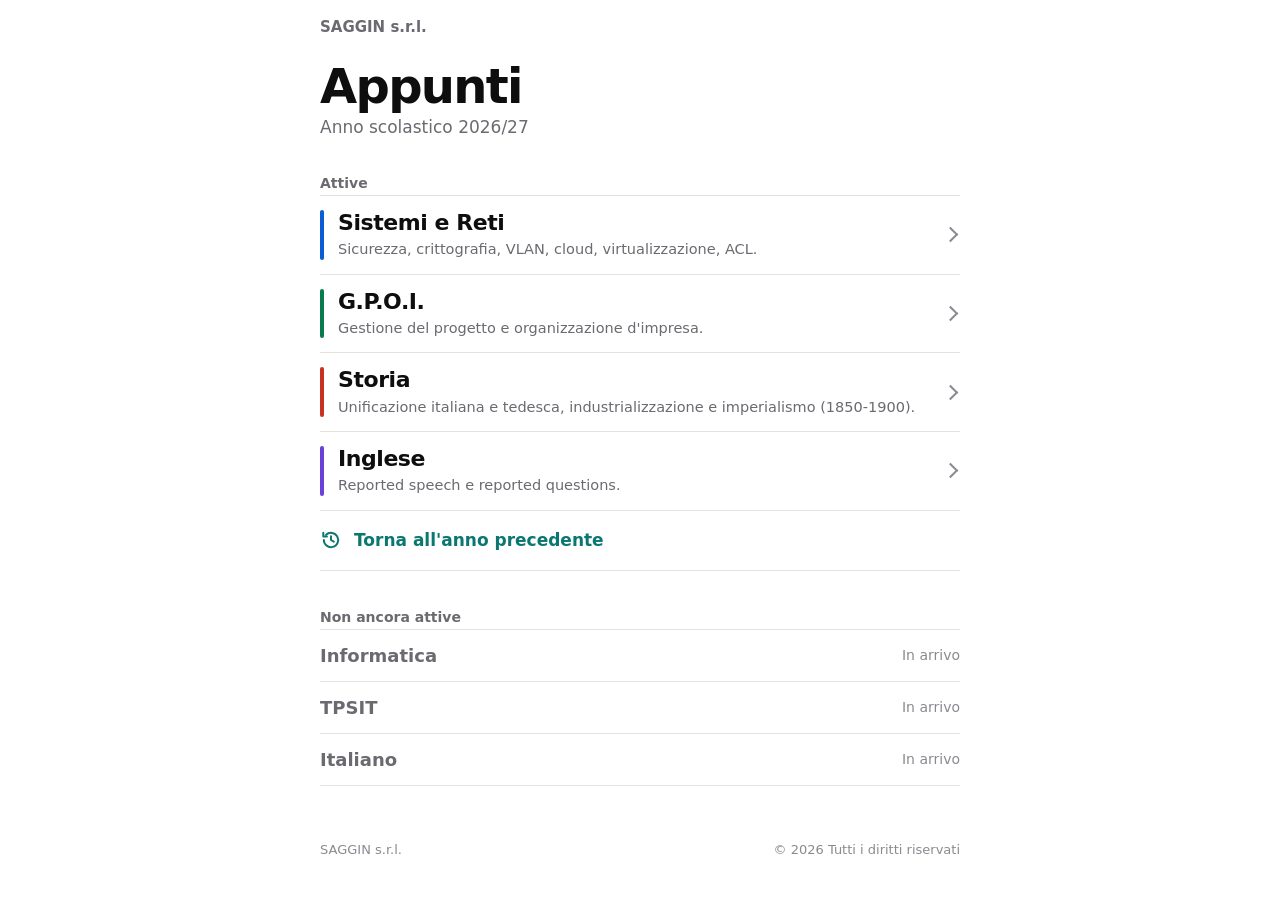
==== commit 51daaede: "Stile da libro di studio: indice dei capitoli, lettura con barra Indice/avanti/indietro, niente card" ====
--- a/docs/index.html
+++ b/docs/index.html
@@ -3,8 +3,8 @@
 <head>
 <meta charset="UTF-8">
 <meta name="viewport" content="width=device-width, initial-scale=1, viewport-fit=cover">
-<meta name="theme-color" content="#f4f4f2" media="(prefers-color-scheme: light)">
-<meta name="theme-color" content="#0b0c0e" media="(prefers-color-scheme: dark)">
+<meta name="theme-color" content="#ffffff" media="(prefers-color-scheme: light)">
+<meta name="theme-color" content="#0d0d0e" media="(prefers-color-scheme: dark)">
 <meta name="apple-mobile-web-app-capable" content="yes">
 <meta name="mobile-web-app-capable" content="yes">
 <meta name="apple-mobile-web-app-status-bar-style" content="default">
@@ -28,36 +28,28 @@
     <h2 class="group-label">Attive</h2>
     <div class="list">
       <a class="subject blue" href="reti/">
-        <span class="mono-tile" aria-hidden="true">SR</span>
         <div class="subject-main">
           <h2>Sistemi e Reti</h2>
           <p>Sicurezza, crittografia, VLAN, cloud, virtualizzazione, ACL.</p>
         </div>
-        <svg viewBox="0 0 20 20" fill="none" stroke="currentColor" stroke-width="1.8" stroke-linecap="round" stroke-linejoin="round" aria-hidden="true"><path d="M7.5 4l6 6-6 6"/></svg>
       </a>
       <a class="subject green" href="gpoi/">
-        <span class="mono-tile" aria-hidden="true">GP</span>
         <div class="subject-main">
           <h2>G.P.O.I.</h2>
           <p>Gestione del progetto e organizzazione d'impresa.</p>
         </div>
-        <svg viewBox="0 0 20 20" fill="none" stroke="currentColor" stroke-width="1.8" stroke-linecap="round" stroke-linejoin="round" aria-hidden="true"><path d="M7.5 4l6 6-6 6"/></svg>
       </a>
       <a class="subject red" href="storia/">
-        <span class="mono-tile" aria-hidden="true">St</span>
         <div class="subject-main">
           <h2>Storia</h2>
           <p>Unificazione italiana e tedesca, industrializzazione e imperialismo (1850-1900).</p>
         </div>
-        <svg viewBox="0 0 20 20" fill="none" stroke="currentColor" stroke-width="1.8" stroke-linecap="round" stroke-linejoin="round" aria-hidden="true"><path d="M7.5 4l6 6-6 6"/></svg>
       </a>
       <a class="subject purple" href="inglese/">
-        <span class="mono-tile" aria-hidden="true">En</span>
         <div class="subject-main">
           <h2>Inglese</h2>
           <p>Reported speech e reported questions.</p>
         </div>
-        <svg viewBox="0 0 20 20" fill="none" stroke="currentColor" stroke-width="1.8" stroke-linecap="round" stroke-linejoin="round" aria-hidden="true"><path d="M7.5 4l6 6-6 6"/></svg>
       </a>
     </div>
 
--- a/docs/assets/style.css
+++ b/docs/assets/style.css
@@ -1,70 +1,71 @@
 /* ==========================================================
    Studio — SAGGIN s.r.l.
-   Pensato per il telefono (iPhone 15, 393 pt) e per l'uso
-   come app dalla schermata Home. Chiaro/scuro automatico.
-   Una sola famiglia di caratteri (quella di sistema), colore
-   d'accento diverso per ogni materia.
+   Look da libro di studio: carta bianca, testo con le grazie,
+   titoli in grassetto, niente card. Una linea colorata a sinistra
+   segna le definizioni; ogni materia ha il suo colore.
+   Indice dei capitoli -> pagina di lettura con barra in alto.
    ========================================================== */
 
 :root {
   color-scheme: light dark;
 
-  --bg: #f4f4f2;
-  --surface: #ffffff;
-  --surface-2: #f0f0ed;
-  --code: #eeeeeb;
-  --line: #dcdcd8;
-  --line-2: #ebebe8;
-  --text: #16181b;
-  --body: #2a2e33;
-  --muted: #5c626a;
-  --dim: #737982;
-
-  --blue: #1f5fd0;
-  --green: #11795a;
-  --amber: #8c5c00;
-  --red: #c23b2c;
-  --purple: #6b4cd0;
-  --teal: #0f766e;
-  --cyan: #0e7490;
-  --coral: #bf4b12;
-  --gray: #6b7280;
+  --bg: #ffffff;
+  --surface: #f6f6f4;
+  --surface-2: #ecece9;
+  --code: #f2f2ef;
+  --line: #e2e2de;
+  --line-2: #ececE8;
+  --text: #0e0e0f;
+  --body: #1d1d1f;
+  --muted: #6a6a70;
+  --dim: #8a8a90;
+
+  --blue: #0b5cd5;
+  --green: #0a7a4f;
+  --amber: #946000;
+  --red: #c6321f;
+  --purple: #6a41d8;
+  --teal: #0a7770;
+  --cyan: #0b7490;
+  --coral: #c24a0e;
+  --gray: #77777e;
 
   --accent: var(--blue);
   --on-accent: #ffffff;
 
-  --r: 14px;
-  --r-s: 10px;
-  --font: -apple-system, BlinkMacSystemFont, "SF Pro Text", "Segoe UI", Roboto, system-ui, sans-serif;
-  --serif: var(--font);
+  --r: 10px;
+  --r-s: 8px;
+  --sans: -apple-system, BlinkMacSystemFont, "SF Pro Text", "Segoe UI", Roboto, system-ui, sans-serif;
+  --font: var(--sans);
+  --serif: ui-serif, "New York", "Iowan Old Style", Charter, Georgia, "Times New Roman", serif;
   --mono: ui-monospace, "SF Mono", Menlo, Consolas, monospace;
-  --bar: color-mix(in srgb, var(--bg) 84%, transparent);
+  --bar: color-mix(in srgb, var(--bg) 88%, transparent);
 }
 
 @media (prefers-color-scheme: dark) {
   :root {
-    --bg: #0b0c0e;
-    --surface: #17191c;
-    --surface-2: #202327;
-    --code: #121417;
-    --line: #34383e;
-    --line-2: #26292e;
-    --text: #f1f2f4;
-    --body: #cfd3d8;
-    --muted: #9ba1a9;
-    --dim: #7c828b;
-
-    --blue: #7fa9f2;
-    --green: #6fcaa6;
-    --amber: #e0b768;
-    --red: #f08b7e;
-    --purple: #b3a2f4;
-    --teal: #6fcdc3;
-    --cyan: #6bc6dd;
-    --coral: #f0a174;
-    --gray: #98a0ab;
-
-    --on-accent: #0b0c0e;
+    --bg: #0d0d0e;
+    --surface: #18181a;
+    --surface-2: #232326;
+    --code: #151517;
+    --line: #2f2f33;
+    --line-2: #232326;
+    --text: #f5f5f6;
+    --body: #dcdce0;
+    --muted: #a0a0a8;
+    --dim: #7e7e86;
+
+    --blue: #7aa7ff;
+    --green: #5fd3a0;
+    --amber: #f0bd62;
+    --red: #ff8a78;
+    --purple: #b8a2ff;
+    --teal: #5fd6cb;
+    --cyan: #62c9e3;
+    --coral: #ffa06c;
+    --gray: #9a9aa3;
+
+    --on-accent: #0d0d0e;
   }
 }
 
@@ -79,7 +80,7 @@
 .coral { --c: var(--coral); }
 .gray { --c: var(--gray); }
 
-/* colore d'accento della materia (classe sul <body>) */
+/* colore della materia (classe sul <body>) */
 .t-reti { --accent: var(--blue); }
 .t-gpoi { --accent: var(--green); }
 .t-storia { --accent: var(--red); }
@@ -97,7 +98,7 @@
 }
 
 body {
-  font: 16px/1.55 var(--font);
+  font: 17px/1.62 var(--serif);
   background: var(--bg);
   color: var(--body);
   min-height: 100vh;
@@ -111,55 +112,99 @@
 }
 
 :focus-visible { outline: 2px solid var(--accent); outline-offset: 2px; }
-button { font-family: inherit; }
+button { font-family: var(--sans); }
 a { color: var(--accent); }
 
-.wrap { max-width: 720px; margin: 0 auto; padding: 0 18px; }
+.wrap { max-width: 680px; margin: 0 auto; padding: 0 20px; }
 
 p, li { color: var(--body); }
-p + p { margin-top: 10px; }
-ul, ol { padding-left: 1.3rem; margin-top: 8px; }
-li { margin-bottom: 5px; }
-strong { font-weight: 650; color: var(--text); }
+p + p { margin-top: 12px; }
+ul, ol { padding-left: 1.3rem; margin-top: 10px; }
+li { margin-bottom: 6px; }
+strong { font-weight: 700; color: var(--text); }
 em { font-style: italic; }
 sub, sup { font-size: .75em; }
-.kw { font-weight: 650; color: var(--text); }
+.kw { font-weight: 700; color: var(--text); }
 
 code {
   font-family: var(--mono);
-  font-size: .86em;
+  font-size: .82em;
   background: var(--code);
-  border-radius: 6px;
-  padding: 1px 6px;
+  border-radius: 5px;
+  padding: 2px 6px;
   color: var(--text);
   overflow-wrap: anywhere;
 }
 
-/* ---------- intestazione pagina ---------- */
-.page-head { padding: 4px 0 14px; }
+/* ---------- testata pagina (indice) ---------- */
+.page-head { padding: 6px 0 10px; }
 .back {
   display: inline-flex;
   align-items: center;
   gap: 2px;
   min-height: 44px;
-  margin-left: -8px;
-  padding: 0 10px 0 4px;
+  margin-left: -6px;
+  padding: 0 12px 0 2px;
   color: var(--accent);
   text-decoration: none;
-  font-size: 17px;
+  font: 500 17px var(--sans);
 }
 .back svg { width: 22px; height: 22px; flex: none; }
 .back:active { opacity: .5; }
 .page-head h1 {
-  font: 800 34px/1.08 var(--font);
-  letter-spacing: -.025em;
-  color: var(--text);
-  margin-top: 2px;
-}
-.page-head .lead { color: var(--muted); font-size: 15px; margin-top: 6px; }
-
-/* ---------- tab capitoli (sticky) ---------- */
-.tabs {
+  font: 800 40px/1.05 var(--sans);
+  letter-spacing: -.03em;
+  color: var(--text);
+  margin-top: 14px;
+}
+.page-head .lead { color: var(--muted); font: 16px/1.45 var(--sans); margin-top: 8px; }
+
+/* ---------- indice dei capitoli ---------- */
+.tabs { margin-top: 16px; counter-reset: cap; }
+.tabs-inner { display: block; max-width: 680px; margin: 0 auto; padding: 0 20px; }
+.tabs button:first-child { border-top: 1px solid var(--line); }
+.tabs button {
+  counter-increment: cap;
+  appearance: none;
+  -webkit-appearance: none;
+  display: flex;
+  align-items: center;
+  gap: 16px;
+  width: 100%;
+  min-height: 60px;
+  padding: 10px 0;
+  background: none;
+  border: 0;
+  border-bottom: 1px solid var(--line);
+  color: var(--text);
+  font: 600 19px/1.3 var(--sans);
+  letter-spacing: -.01em;
+  text-align: left;
+  cursor: pointer;
+}
+.tabs button::before {
+  content: counter(cap);
+  flex: none;
+  width: 22px;
+  color: var(--accent);
+  font: 700 17px var(--sans);
+  font-variant-numeric: tabular-nums;
+}
+.tabs button::after {
+  content: "";
+  flex: none;
+  margin-left: auto;
+  width: 9px;
+  height: 9px;
+  border-top: 2px solid var(--dim);
+  border-right: 2px solid var(--dim);
+  transform: rotate(45deg);
+}
+.tabs button:active { background: var(--surface); }
+
+/* ---------- barra di lettura ---------- */
+.chapbar {
+  display: none;
   position: sticky;
   top: 0;
   z-index: 20;
@@ -168,149 +213,119 @@
   backdrop-filter: saturate(180%) blur(18px);
   border-bottom: 1px solid var(--line);
 }
-.tabs-inner {
+.chapbar-in {
   display: flex;
-  gap: 6px;
-  overflow-x: auto;
-  scrollbar-width: none;
-  -webkit-overflow-scrolling: touch;
-  max-width: 720px;
+  align-items: center;
+  justify-content: space-between;
+  gap: 8px;
+  max-width: 680px;
   margin: 0 auto;
-  padding: 8px 18px;
-  scroll-padding: 0 18px;
-  -webkit-mask-image: linear-gradient(to right, #000 calc(100% - 18px), transparent);
-  mask-image: linear-gradient(to right, #000 calc(100% - 18px), transparent);
-}
-.tabs-inner::-webkit-scrollbar { display: none; }
-.tabs button {
-  flex: none;
+  padding: 0 12px 0 14px;
+  min-height: 52px;
+  font-family: var(--sans);
+}
+.chapbar button {
   appearance: none;
   -webkit-appearance: none;
-  background: transparent;
+  background: none;
   border: 0;
-  border-radius: 999px;
-  color: var(--muted);
-  font: 600 15px var(--font);
-  height: 40px;
-  padding: 0 15px;
-  white-space: nowrap;
   cursor: pointer;
-}
-.tabs button:active { background: var(--surface-2); }
-.tabs button[aria-selected="true"] {
-  background: var(--accent);
-  color: var(--on-accent);
-}
+  color: var(--accent);
+  font: 500 17px var(--sans);
+}
+.cb-index { display: inline-flex; align-items: center; gap: 2px; min-height: 48px; margin-left: -6px; padding: 0 10px 0 0; }
+.cb-index svg, .cb-step svg { width: 22px; height: 22px; }
+.cb-nav { display: flex; align-items: center; gap: 2px; }
+.cb-count { color: var(--muted); font: 500 15px var(--sans); font-variant-numeric: tabular-nums; min-width: 44px; text-align: center; }
+.cb-step { display: grid; place-items: center; width: 44px; height: 48px; }
+.cb-step:disabled { color: var(--line); cursor: default; }
+.cb-step:not(:disabled):active, .cb-index:active { opacity: .5; }
+
+body.reading .chapbar { display: block; }
+body.reading .page-head,
+body.reading .tabs { display: none; }
 
 /* ---------- contenuto ---------- */
-.content { padding-top: 24px; padding-bottom: calc(72px + env(safe-area-inset-bottom)); }
+.content { padding-top: 26px; padding-bottom: calc(80px + env(safe-area-inset-bottom)); }
 .section, .sub-section { display: none; }
-.section { scroll-margin-top: 68px; }
-.section.visible, .sub-section.visible { display: block; }
+body.reading .section.visible { display: block; }
+.sub-section.visible { display: block; }
 
 .chapter-title {
-  font: 800 27px/1.18 var(--font);
+  font: 800 31px/1.12 var(--sans);
+  letter-spacing: -.028em;
+  color: var(--text);
+  margin: 0 0 10px;
+}
+.chapter-lead { color: var(--muted); font: 16.5px/1.5 var(--sans); margin: 0 0 22px; }
+
+.sep {
+  font: 750 22px/1.25 var(--sans);
   letter-spacing: -.02em;
   color: var(--text);
-  margin: 0 0 8px;
-}
-.chapter-lead { color: var(--muted); font-size: 15.5px; margin: 0 0 18px; }
-.chapter-title + .block,
-.chapter-title + .card,
-.chapter-title + .grid2,
-.chapter-title + .grid3,
-.chapter-title + .sub-nav { margin-top: 16px; }
-
-.sep {
-  font: 750 20px/1.25 var(--font);
-  letter-spacing: -.015em;
-  color: var(--text);
-  margin: 32px 0 12px;
+  margin: 40px 0 14px;
+  padding-top: 24px;
+  border-top: 1px solid var(--line);
 }
 .sub-section > .sep:first-child,
-.section > .sep:first-child { margin-top: 4px; }
-
-.sub-nav { display: flex; flex-wrap: wrap; gap: 8px; margin: 18px 0 22px; }
+.section > .sep:first-child { margin-top: 8px; padding-top: 0; border-top: 0; }
+
+/* sotto-sezioni: testo con sottolineatura, a capo se serve */
+.sub-nav { display: flex; flex-wrap: wrap; gap: 4px 22px; margin: 20px 0 26px; border-bottom: 1px solid var(--line); padding-bottom: 2px; }
 .sub-nav button {
   appearance: none;
   -webkit-appearance: none;
-  min-height: 42px;
-  padding: 0 16px;
-  background: var(--surface);
-  border: 1px solid var(--line);
-  border-radius: 999px;
-  color: var(--body);
-  font: 600 14.5px var(--font);
+  min-height: 44px;
+  padding: 0;
+  background: none;
+  border: 0;
+  border-bottom: 3px solid transparent;
+  color: var(--muted);
+  font: 650 16px var(--sans);
   cursor: pointer;
 }
-.sub-nav button:active { background: var(--surface-2); }
-.sub-nav button.on {
-  background: var(--text);
-  border-color: var(--text);
-  color: var(--bg);
-}
+.sub-nav button:active { color: var(--text); }
+.sub-nav button.on { color: var(--text); border-bottom-color: var(--accent); }
 
 /* ---------- blocchi ---------- */
 .block {
-  position: relative;
-  background: var(--surface);
-  border-radius: var(--r);
-  box-shadow: inset 4px 0 0 var(--c, var(--line));
-  padding: 16px 18px 16px 20px;
-  margin-bottom: 12px;
-}
-.btitle { font: 700 17px/1.35 var(--font); letter-spacing: -.01em; color: var(--text); margin-bottom: 6px; }
-.byear { font: 650 13px/1.4 var(--font); color: var(--c, var(--muted)); margin-bottom: 4px; }
-
-.card {
-  background: var(--surface);
-  border-radius: var(--r);
-  padding: 16px 18px;
-  margin-bottom: 12px;
-}
-.card-title {
-  font: 700 17px/1.35 var(--font);
-  color: var(--text);
-  padding-bottom: 10px;
-  margin-bottom: 12px;
-  border-bottom: 1px solid var(--line-2);
-}
-.card .block { background: var(--surface-2); }
-
-.grid2, .grid3 { display: grid; grid-template-columns: 1fr; gap: 12px; margin-bottom: 12px; }
-.grid2 > *, .grid3 > * { margin-bottom: 0; min-width: 0; }
+  border-left: 3px solid var(--c, var(--line));
+  padding: 2px 0 2px 16px;
+  margin: 0 0 26px;
+}
+.btitle { font: 700 18px/1.35 var(--sans); letter-spacing: -.01em; color: var(--text); margin-bottom: 6px; }
+.byear { font: 700 14px/1.4 var(--sans); color: var(--c, var(--muted)); margin-bottom: 2px; }
+
+.card { margin: 0 0 26px; }
+.card-title { font: 700 18px/1.35 var(--sans); color: var(--text); padding-bottom: 8px; margin-bottom: 14px; border-bottom: 1px solid var(--line); }
+.card .block { background: none; }
+
+.grid2, .grid3 { display: grid; grid-template-columns: 1fr; gap: 0; margin-bottom: 0; }
+.grid2 > *, .grid3 > * { min-width: 0; }
 @media (min-width: 620px) {
-  .grid2 { grid-template-columns: 1fr 1fr; }
-  .grid3 { grid-template-columns: repeat(3, 1fr); }
+  .grid2 { grid-template-columns: 1fr 1fr; gap: 0 28px; }
+  .grid3 { grid-template-columns: repeat(3, 1fr); gap: 0 24px; }
 }
 
 .card-small {
-  background: var(--surface);
-  border-radius: var(--r);
-  padding: 16px 18px;
+  border-left: 3px solid var(--c, var(--line));
+  padding: 2px 0 2px 16px;
+  margin: 0 0 26px;
   min-width: 0;
 }
-.card-small .ct { font: 700 16.5px/1.35 var(--font); color: var(--text); margin-bottom: 6px; }
-.card-small p, .card-small li { font-size: 15.5px; }
+.card-small .ct { font: 700 18px/1.35 var(--sans); letter-spacing: -.01em; color: var(--text); margin-bottom: 6px; }
 
 .badge {
-  display: inline-block;
-  font: 650 12.5px/1.4 var(--font);
+  display: block;
+  font: 700 14px/1.4 var(--sans);
   color: var(--c, var(--muted));
-  background: color-mix(in srgb, var(--c, var(--gray)) 14%, var(--surface));
-  padding: 3px 10px;
-  border-radius: 999px;
-  margin-bottom: 8px;
+  margin-bottom: 2px;
 }
 .pill {
   display: inline-block;
-  font: 650 11.5px/1.4 var(--font);
+  font: 700 12.5px/1.4 var(--sans);
   color: var(--c);
-  background: color-mix(in srgb, var(--c) 14%, transparent);
-  padding: 1px 8px;
-  border-radius: 999px;
   margin-left: 6px;
-  vertical-align: 2px;
   white-space: nowrap;
 }
 .pill.imp { --c: var(--red); }
@@ -318,77 +333,76 @@
 .pill.info { --c: var(--blue); }
 
 .highlight {
-  background: color-mix(in srgb, var(--c, var(--accent)) 10%, var(--surface));
-  border-radius: var(--r-s);
-  padding: 13px 16px;
-  margin: 14px 0;
-  font-size: 15.5px;
+  background: color-mix(in srgb, var(--c, var(--accent)) 9%, var(--bg));
+  border-radius: var(--r-s);
+  padding: 14px 16px;
+  margin: 18px 0 26px;
+  font-size: 16.5px;
   color: var(--body);
 }
 
 .link-row {
   display: block;
   text-decoration: none;
-  background: var(--surface);
-  border-radius: var(--r);
-  box-shadow: inset 4px 0 0 var(--accent);
-  padding: 15px 18px 15px 20px;
-  margin-bottom: 18px;
-  color: var(--text);
-}
-.link-row:active { background: var(--surface-2); }
-.link-row b { display: block; font-weight: 650; }
-.link-row span { color: var(--muted); font-size: 15px; }
+  border-left: 3px solid var(--accent);
+  padding: 4px 0 4px 16px;
+  margin-bottom: 26px;
+  color: var(--text);
+}
+.link-row:active { opacity: .6; }
+.link-row b { display: block; font: 700 17px var(--sans); }
+.link-row span { color: var(--muted); font: 15px var(--sans); }
 
 /* ---------- tabelle ---------- */
 .tbl-wrap {
   overflow-x: auto;
   -webkit-overflow-scrolling: touch;
-  border-radius: var(--r-s);
-  background: var(--surface);
-  margin: 12px 0 6px;
-}
-.tbl { width: 100%; border-collapse: collapse; font-size: 14.5px; }
+  border-top: 2px solid var(--text);
+  border-bottom: 1px solid var(--line);
+  margin: 14px 0 26px;
+}
+.tbl { width: 100%; border-collapse: collapse; font: 15px/1.45 var(--sans); }
 .tbl th {
   text-align: left;
-  font: 650 13px var(--font);
-  color: var(--muted);
-  background: var(--surface-2);
-  padding: 10px 12px;
+  font: 700 14px var(--sans);
+  color: var(--text);
+  padding: 10px 12px 10px 0;
+  border-bottom: 1px solid var(--text);
   vertical-align: bottom;
 }
-.tbl td { padding: 10px 12px; border-top: 1px solid var(--line-2); vertical-align: top; color: var(--body); }
-.tbl td:first-child { font-family: var(--mono); font-size: 13px; color: var(--text); overflow-wrap: anywhere; }
-.tbl td.m { font-family: var(--mono); font-size: 13px; color: var(--amber); overflow-wrap: anywhere; }
+.tbl td { padding: 10px 12px 10px 0; border-top: 1px solid var(--line-2); vertical-align: top; color: var(--body); }
+.tbl tr:first-child td { border-top: 0; }
+.tbl td:first-child { font-family: var(--mono); font-size: 13.5px; color: var(--text); overflow-wrap: anywhere; }
+.tbl td.m { font-family: var(--mono); font-size: 13.5px; color: var(--amber); overflow-wrap: anywhere; }
 .tbl td.ok { color: var(--green); }
 .tbl td.warn { color: var(--amber); }
 .tbl td.err { color: var(--red); }
-.tbl td.plain { font-family: var(--font); font-size: 14.5px; color: var(--body); }
+.tbl td.plain { font-family: var(--sans); font-size: 15px; color: var(--body); }
 
 .cmp th[scope="row"] {
   width: 27%;
-  font-weight: 650;
+  font-weight: 700;
   color: var(--muted);
-  background: transparent;
   border-top: 1px solid var(--line-2);
+  border-bottom: 0;
   vertical-align: top;
-  padding: 10px 12px;
-}
-.cmp thead th { box-shadow: inset 0 3px 0 var(--c, var(--line)); color: var(--c, var(--text)); font-size: 14.5px; }
-.cmp td { font-family: var(--font) !important; font-size: 14.5px !important; color: var(--body) !important; }
+  padding: 10px 12px 10px 0;
+}
+.cmp thead th { color: var(--c, var(--text)); font-size: 15px; }
+.cmp td { font-family: var(--sans) !important; font-size: 15px !important; color: var(--body) !important; }
 
 /* ---------- tracce di sessione / codice ---------- */
 .trace {
   background: var(--code);
   border-radius: var(--r-s);
   padding: 14px 16px;
-  margin: 12px 0 14px;
+  margin: 14px 0 22px;
   overflow-x: auto;
   -webkit-overflow-scrolling: touch;
 }
-.trace-label { font: 650 13px var(--font); color: var(--muted); margin-bottom: 8px; }
+.trace-label { font: 700 13.5px var(--sans); color: var(--muted); margin-bottom: 8px; }
 .trace pre, pre.mono {
-  font: 12.5px/1.8 var(--mono);
+  font: 13px/1.8 var(--mono);
   white-space: pre;
   min-width: max-content;
   color: var(--text);
@@ -397,7 +411,7 @@
   background: var(--code);
   border-radius: var(--r-s);
   padding: 12px 14px;
-  margin: 10px 0;
+  margin: 12px 0;
   overflow-x: auto;
   min-width: 0;
 }
@@ -414,7 +428,7 @@
   background: var(--surface);
   border-radius: var(--r-s);
   padding: 12px 10px 12px 8px;
-  margin: 12px 0 14px;
+  margin: 14px 0 20px;
 }
 .hdr-ruler { display: flex; margin-left: 22px; font: 10.5px var(--mono); color: var(--dim); margin-bottom: 4px; }
 .hdr-ruler span { flex: 1; text-align: left; padding-left: 2px; }
@@ -427,27 +441,28 @@
   min-width: 0;
   padding: 6px 2px;
   text-align: center;
-  font: 600 10.5px/1.25 var(--font);
+  font: 600 10.5px/1.25 var(--sans);
   color: var(--c, var(--text));
   border-right: 1px solid var(--line);
   border-bottom: 1px solid var(--line);
   overflow-wrap: anywhere;
-  background: var(--surface);
-}
-.hdr-f small { display: block; font: 400 9.5px/1.2 var(--font); color: var(--dim); margin-top: 1px; }
+  background: var(--bg);
+}
+.hdr-f small { display: block; font: 400 9.5px/1.2 var(--sans); color: var(--dim); margin-top: 1px; }
 .hdr-f.opt { font-weight: 500; color: var(--muted); background: var(--surface-2); }
-.hdr-note { font-size: 13px; color: var(--muted); margin-top: 8px; }
+.hdr-note { font: 13.5px var(--sans); color: var(--muted); margin-top: 8px; }
 
 /* ---------- esercizi e risposte (Inglese) ---------- */
 .ch { color: var(--amber); font-weight: 700; }
-.ex { border-radius: var(--r-s); background: var(--surface); margin: 0 0 10px; overflow: hidden; }
-.ex-d, .ex-r { padding: 11px 14px; font-size: 15.5px; line-height: 1.55; }
-.ex-d { border-bottom: 1px solid var(--line-2); color: var(--muted); }
+.ex { border-radius: var(--r-s); background: var(--surface); margin: 0 0 12px; overflow: hidden; }
+.ex-d, .ex-r { padding: 12px 14px; font-size: 16.5px; line-height: 1.55; }
+.ex-d { border-bottom: 1px solid var(--line); color: var(--muted); }
 .ex-r { color: var(--text); }
-.ex .tag { display: inline-block; min-width: 72px; margin-right: 8px; font: 650 12px var(--font); color: var(--dim); }
-.block .ex { margin-top: 8px; background: var(--surface-2); }
-
-details { border-radius: var(--r-s); background: var(--surface); margin: 0 0 8px; padding: 0 16px; }
+.ex .tag { display: inline-block; min-width: 72px; margin-right: 8px; font: 700 12.5px var(--sans); color: var(--dim); }
+.block .ex { margin-top: 10px; }
+
+details { border-bottom: 1px solid var(--line); margin: 0; }
+details:first-of-type { border-top: 1px solid var(--line); }
 summary {
   cursor: pointer;
   list-style: none;
@@ -455,119 +470,107 @@
   align-items: center;
   justify-content: space-between;
   gap: 12px;
-  min-height: 48px;
+  min-height: 56px;
   padding: 10px 0;
-  font-weight: 650;
-  color: var(--text);
-  font-size: 15.5px;
+  font: 650 17px/1.4 var(--sans);
+  color: var(--text);
 }
 summary::-webkit-details-marker { display: none; }
 summary::after {
   content: "";
   flex: none;
-  width: 8px;
-  height: 8px;
+  width: 9px;
+  height: 9px;
   border-right: 2px solid var(--dim);
   border-bottom: 2px solid var(--dim);
   transform: rotate(45deg) translate(-2px, -2px);
-  transition: transform .2s ease;
+  transition: transform .18s ease;
 }
 details[open] summary::after { transform: rotate(-135deg) translate(-2px, -2px); }
-details[open] summary { border-bottom: 1px solid var(--line-2); margin-bottom: 10px; }
-details .ans { font-size: 15.5px; color: var(--text); margin: 0 0 4px; }
+details[open] summary { margin-bottom: 2px; }
+details .ans { font-size: 17px; color: var(--text); margin: 0 0 6px; }
 details .ans b { color: var(--green); }
-details .note { font-size: 14px; color: var(--muted); margin: 0 0 12px; }
+details .note { font: 14.5px/1.5 var(--sans); color: var(--muted); margin: 0 0 16px; }
 
 /* ==========================================================
    Home
    ========================================================== */
-.masthead {
-  padding: 16px 0 0;
-  font: 650 15px var(--font);
-  color: var(--muted);
-}
+.masthead { padding: 18px 0 0; font: 600 15px var(--sans); color: var(--muted); }
 .home-title {
-  font: 800 42px/1.05 var(--font);
-  letter-spacing: -.03em;
-  color: var(--text);
-  margin: 18px 0 4px;
-}
-.home-sub { color: var(--muted); font-size: 16px; }
-.group-label { font: 650 14px var(--font); color: var(--muted); margin: 32px 0 10px 4px; }
-
-.list { background: var(--surface); border-radius: var(--r); overflow: hidden; }
+  font: 800 48px/1.02 var(--sans);
+  letter-spacing: -.035em;
+  color: var(--text);
+  margin: 26px 0 6px;
+}
+.home-sub { color: var(--muted); font: 17px var(--sans); }
+.group-label { font: 700 14px var(--sans); color: var(--muted); margin: 38px 0 4px; }
+
+.list { border-top: 1px solid var(--line); }
 .subject {
   display: flex;
   align-items: center;
   gap: 14px;
-  min-height: 72px;
+  min-height: 76px;
   text-decoration: none;
   color: inherit;
-  padding: 14px 16px;
-  position: relative;
-}
-.subject + .subject::before {
+  padding: 14px 0;
+  border-bottom: 1px solid var(--line);
+}
+.subject:active { background: var(--surface); }
+.subject::before {
   content: "";
-  position: absolute;
-  top: 0;
-  left: 74px;
-  right: 0;
-  border-top: 1px solid var(--line-2);
-}
-.subject:active { background: var(--surface-2); }
-.mono-tile {
   flex: none;
-  width: 46px;
-  height: 46px;
-  display: grid;
-  place-items: center;
-  border-radius: 13px;
-  font: 800 16px var(--font);
-  letter-spacing: -.02em;
-  color: var(--c);
-  background: color-mix(in srgb, var(--c) 15%, var(--surface));
+  align-self: stretch;
+  width: 4px;
+  border-radius: 2px;
+  background: var(--c);
 }
 .subject-main { flex: 1; min-width: 0; }
-.subject h2 { font: 700 18px/1.25 var(--font); color: var(--text); letter-spacing: -.01em; }
-.subject p { color: var(--muted); font-size: 14px; line-height: 1.4; margin-top: 2px; }
-.subject svg { width: 18px; height: 18px; flex: none; color: var(--dim); }
+.subject h2 { font: 750 22px/1.2 var(--sans); color: var(--text); letter-spacing: -.02em; }
+.subject p { color: var(--muted); font: 14.5px/1.4 var(--sans); margin-top: 3px; }
+.subject::after {
+  content: "";
+  flex: none;
+  width: 9px;
+  height: 9px;
+  border-top: 2px solid var(--dim);
+  border-right: 2px solid var(--dim);
+  transform: rotate(45deg);
+  margin-right: 4px;
+}
 
 .past {
   display: flex;
   align-items: center;
-  justify-content: center;
-  gap: 10px;
-  min-height: 52px;
-  margin-top: 14px;
-  padding: 0 18px;
-  border: 1.5px solid var(--line);
-  border-radius: var(--r);
-  color: var(--text);
-  font: 650 16px var(--font);
+  gap: 12px;
+  min-height: 60px;
+  padding: 0;
+  border-bottom: 1px solid var(--line);
+  color: var(--teal);
+  font: 650 17px var(--sans);
   text-decoration: none;
 }
-.past:active { background: var(--surface-2); }
-.past svg { width: 20px; height: 20px; flex: none; color: var(--teal); }
-
-.soon { list-style: none; padding: 0; margin: 0; background: var(--surface); border-radius: var(--r); overflow: hidden; }
+.past:active { background: var(--surface); }
+.past svg { width: 22px; height: 22px; flex: none; }
+
+.soon { list-style: none; padding: 0; margin: 0; border-top: 1px solid var(--line); }
 .soon li {
   display: flex;
   justify-content: space-between;
   align-items: center;
   gap: 16px;
   min-height: 52px;
-  padding: 0 16px;
   margin: 0;
-}
-.soon li + li { border-top: 1px solid var(--line-2); }
-.soon .n { font: 600 16.5px var(--font); color: var(--muted); }
-.soon .d { font-size: 14px; color: var(--dim); text-align: right; }
+  border-bottom: 1px solid var(--line);
+}
+.soon .n { font: 600 18px var(--sans); color: var(--muted); }
+.soon .d { font: 14px var(--sans); color: var(--dim); text-align: right; }
 
 .site-foot {
-  margin-top: 48px;
-  padding: 0 0 calc(28px + env(safe-area-inset-bottom));
+  margin-top: 56px;
+  padding: 0 0 calc(30px + env(safe-area-inset-bottom));
   color: var(--dim);
-  font-size: 13px;
+  font: 13px var(--sans);
   display: flex;
   justify-content: space-between;
   gap: 12px;
@@ -632,7 +635,7 @@
 .seq-head .b { color: var(--green); }
 .msg {
   width: 82%;
-  background: var(--surface);
+  background: var(--bg);
   box-shadow: inset 4px 0 0 var(--c, var(--gray));
   border-radius: var(--r-s);
   padding: 8px 12px 8px 14px;
@@ -663,7 +666,7 @@
 .hs h5 { font: 600 13px var(--font); color: var(--muted); margin: 12px 0 4px; }
 .hs pre.mono { margin: 0; }
 .hosts { display: flex; justify-content: space-between; gap: 8px; margin: 12px 0; }
-.host { flex: 1; text-align: center; font: 600 13px/1.3 var(--font); padding: 8px 6px; border-radius: var(--r-s); color: var(--c); background: var(--surface); }
+.host { flex: 1; text-align: center; font: 600 13px/1.3 var(--font); padding: 8px 6px; border-radius: var(--r-s); color: var(--c); background: var(--bg); }
 .state {
   display: inline-block;
   font: 600 11.5px var(--mono);
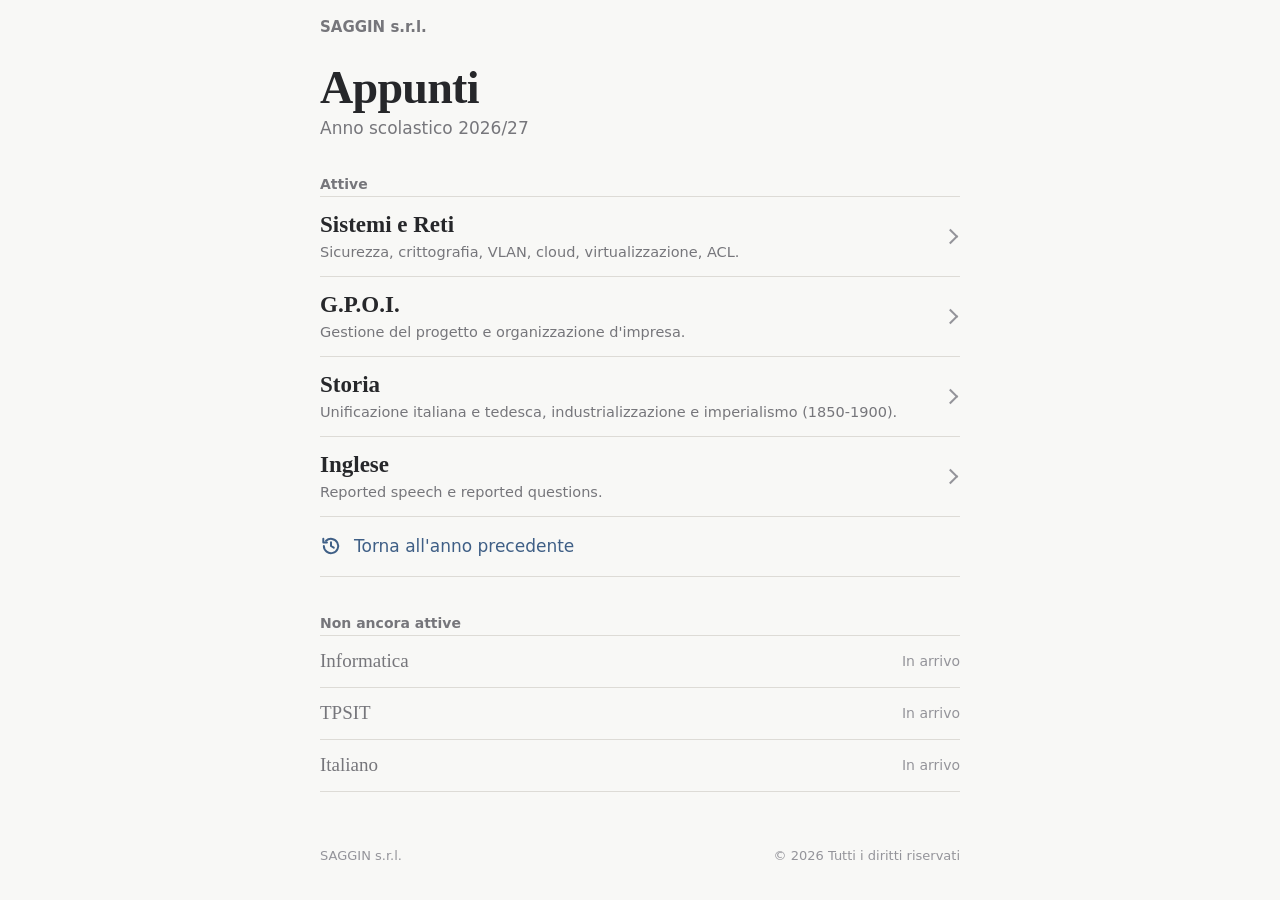
==== commit 844fe706: "Stile più sobrio: colori spenti, titoli serif, dark grigio morbido (non nero), filetti al posto dell" ====
--- a/docs/index.html
+++ b/docs/index.html
@@ -3,8 +3,8 @@
 <head>
 <meta charset="UTF-8">
 <meta name="viewport" content="width=device-width, initial-scale=1, viewport-fit=cover">
-<meta name="theme-color" content="#ffffff" media="(prefers-color-scheme: light)">
-<meta name="theme-color" content="#0d0d0e" media="(prefers-color-scheme: dark)">
+<meta name="theme-color" content="#f8f8f6" media="(prefers-color-scheme: light)">
+<meta name="theme-color" content="#25272b" media="(prefers-color-scheme: dark)">
 <meta name="apple-mobile-web-app-capable" content="yes">
 <meta name="mobile-web-app-capable" content="yes">
 <meta name="apple-mobile-web-app-status-bar-style" content="default">
--- a/docs/assets/style.css
+++ b/docs/assets/style.css
@@ -9,63 +9,64 @@
 :root {
   color-scheme: light dark;
 
-  --bg: #ffffff;
-  --surface: #f6f6f4;
-  --surface-2: #ecece9;
-  --code: #f2f2ef;
-  --line: #e2e2de;
-  --line-2: #ececE8;
-  --text: #0e0e0f;
-  --body: #1d1d1f;
-  --muted: #6a6a70;
-  --dim: #8a8a90;
-
-  --blue: #0b5cd5;
-  --green: #0a7a4f;
-  --amber: #946000;
-  --red: #c6321f;
-  --purple: #6a41d8;
-  --teal: #0a7770;
-  --cyan: #0b7490;
-  --coral: #c24a0e;
-  --gray: #77777e;
-
-  --accent: var(--blue);
+  --bg: #f8f8f6;
+  --surface: #f0efec;
+  --surface-2: #e8e7e3;
+  --code: #efeeea;
+  --line: #dddbd6;
+  --line-2: #e8e6e2;
+  --text: #26272a;
+  --body: #34353a;
+  --muted: #76767b;
+  --dim: #94949a;
+
+  --blue: #4f729c;
+  --green: #5f8566;
+  --amber: #a07b3c;
+  --red: #b0594f;
+  --purple: #7d6c9c;
+  --teal: #55908c;
+  --cyan: #548ca0;
+  --coral: #b2704a;
+  --gray: #86868c;
+
+  --accent: #3f5f86;
   --on-accent: #ffffff;
 
-  --r: 10px;
-  --r-s: 8px;
+  --r: 8px;
+  --r-s: 6px;
   --sans: -apple-system, BlinkMacSystemFont, "SF Pro Text", "Segoe UI", Roboto, system-ui, sans-serif;
   --font: var(--sans);
   --serif: ui-serif, "New York", "Iowan Old Style", Charter, Georgia, "Times New Roman", serif;
   --mono: ui-monospace, "SF Mono", Menlo, Consolas, monospace;
-  --bar: color-mix(in srgb, var(--bg) 88%, transparent);
+  --bar: color-mix(in srgb, var(--bg) 90%, transparent);
 }
 
 @media (prefers-color-scheme: dark) {
   :root {
-    --bg: #0d0d0e;
-    --surface: #18181a;
-    --surface-2: #232326;
-    --code: #151517;
-    --line: #2f2f33;
-    --line-2: #232326;
-    --text: #f5f5f6;
-    --body: #dcdce0;
-    --muted: #a0a0a8;
-    --dim: #7e7e86;
-
-    --blue: #7aa7ff;
-    --green: #5fd3a0;
-    --amber: #f0bd62;
-    --red: #ff8a78;
-    --purple: #b8a2ff;
-    --teal: #5fd6cb;
-    --cyan: #62c9e3;
-    --coral: #ffa06c;
-    --gray: #9a9aa3;
-
-    --on-accent: #0d0d0e;
+    --bg: #25272b;
+    --surface: #2d3035;
+    --surface-2: #373a40;
+    --code: #2a2d31;
+    --line: #3e4147;
+    --line-2: #33363b;
+    --text: #ebe9e4;
+    --body: #d5d3cd;
+    --muted: #9c9ca2;
+    --dim: #7c7c83;
+
+    --blue: #8aa9d0;
+    --green: #8fb596;
+    --amber: #cfae70;
+    --red: #d28b82;
+    --purple: #ab9bcb;
+    --teal: #86bdb8;
+    --cyan: #82b8cc;
+    --coral: #d39a78;
+    --gray: #9a9aa1;
+
+    --accent: #9db8da;
+    --on-accent: #25272b;
   }
 }
 
@@ -80,12 +81,6 @@
 .coral { --c: var(--coral); }
 .gray { --c: var(--gray); }
 
-/* colore della materia (classe sul <body>) */
-.t-reti { --accent: var(--blue); }
-.t-gpoi { --accent: var(--green); }
-.t-storia { --accent: var(--red); }
-.t-inglese { --accent: var(--purple); }
-.t-prec { --accent: var(--teal); }
 
 /* ---------- base ---------- */
 * { box-sizing: border-box; margin: 0; padding: 0; }
@@ -152,10 +147,10 @@
 .back svg { width: 22px; height: 22px; flex: none; }
 .back:active { opacity: .5; }
 .page-head h1 {
-  font: 800 40px/1.05 var(--sans);
-  letter-spacing: -.03em;
-  color: var(--text);
-  margin-top: 14px;
+  font: 600 36px/1.12 var(--serif);
+  letter-spacing: -.01em;
+  color: var(--text);
+  margin-top: 12px;
 }
 .page-head .lead { color: var(--muted); font: 16px/1.45 var(--sans); margin-top: 8px; }
 
@@ -177,8 +172,7 @@
   border: 0;
   border-bottom: 1px solid var(--line);
   color: var(--text);
-  font: 600 19px/1.3 var(--sans);
-  letter-spacing: -.01em;
+  font: 500 20px/1.3 var(--serif);
   text-align: left;
   cursor: pointer;
 }
@@ -186,8 +180,8 @@
   content: counter(cap);
   flex: none;
   width: 22px;
-  color: var(--accent);
-  font: 700 17px var(--sans);
+  color: var(--dim);
+  font: 400 16px var(--sans);
   font-variant-numeric: tabular-nums;
 }
 .tabs button::after {
@@ -252,16 +246,16 @@
 .sub-section.visible { display: block; }
 
 .chapter-title {
-  font: 800 31px/1.12 var(--sans);
-  letter-spacing: -.028em;
+  font: 600 29px/1.2 var(--serif);
+  letter-spacing: -.01em;
   color: var(--text);
   margin: 0 0 10px;
 }
 .chapter-lead { color: var(--muted); font: 16.5px/1.5 var(--sans); margin: 0 0 22px; }
 
 .sep {
-  font: 750 22px/1.25 var(--sans);
-  letter-spacing: -.02em;
+  font: 600 22px/1.28 var(--serif);
+  letter-spacing: 0;
   color: var(--text);
   margin: 40px 0 14px;
   padding-top: 24px;
@@ -279,25 +273,25 @@
   padding: 0;
   background: none;
   border: 0;
-  border-bottom: 3px solid transparent;
+  border-bottom: 2px solid transparent;
   color: var(--muted);
-  font: 650 16px var(--sans);
+  font: 500 16px var(--sans);
   cursor: pointer;
 }
 .sub-nav button:active { color: var(--text); }
-.sub-nav button.on { color: var(--text); border-bottom-color: var(--accent); }
+.sub-nav button.on { color: var(--text); border-bottom-color: var(--text); }
 
 /* ---------- blocchi ---------- */
 .block {
-  border-left: 3px solid var(--c, var(--line));
-  padding: 2px 0 2px 16px;
-  margin: 0 0 26px;
-}
-.btitle { font: 700 18px/1.35 var(--sans); letter-spacing: -.01em; color: var(--text); margin-bottom: 6px; }
-.byear { font: 700 14px/1.4 var(--sans); color: var(--c, var(--muted)); margin-bottom: 2px; }
+  border-top: 2px solid color-mix(in srgb, var(--c, var(--line)) 55%, var(--bg));
+  padding: 12px 0 0;
+  margin: 0 0 30px;
+}
+.btitle { font: 650 17px/1.35 var(--sans); color: var(--text); margin-bottom: 6px; }
+.byear { font: 600 13.5px/1.4 var(--sans); color: var(--c, var(--muted)); margin-bottom: 2px; }
 
 .card { margin: 0 0 26px; }
-.card-title { font: 700 18px/1.35 var(--sans); color: var(--text); padding-bottom: 8px; margin-bottom: 14px; border-bottom: 1px solid var(--line); }
+.card-title { font: 650 17px/1.35 var(--sans); color: var(--text); padding-bottom: 8px; margin-bottom: 14px; border-bottom: 1px solid var(--line); }
 .card .block { background: none; }
 
 .grid2, .grid3 { display: grid; grid-template-columns: 1fr; gap: 0; margin-bottom: 0; }
@@ -308,16 +302,16 @@
 }
 
 .card-small {
-  border-left: 3px solid var(--c, var(--line));
-  padding: 2px 0 2px 16px;
-  margin: 0 0 26px;
+  border-top: 2px solid color-mix(in srgb, var(--c, var(--line)) 55%, var(--bg));
+  padding: 12px 0 0;
+  margin: 0 0 30px;
   min-width: 0;
 }
-.card-small .ct { font: 700 18px/1.35 var(--sans); letter-spacing: -.01em; color: var(--text); margin-bottom: 6px; }
+.card-small .ct { font: 650 17px/1.35 var(--sans); color: var(--text); margin-bottom: 6px; }
 
 .badge {
   display: block;
-  font: 700 14px/1.4 var(--sans);
+  font: 600 13.5px/1.4 var(--sans);
   color: var(--c, var(--muted));
   margin-bottom: 2px;
 }
@@ -333,7 +327,7 @@
 .pill.info { --c: var(--blue); }
 
 .highlight {
-  background: color-mix(in srgb, var(--c, var(--accent)) 9%, var(--bg));
+  background: var(--surface);
   border-radius: var(--r-s);
   padding: 14px 16px;
   margin: 18px 0 26px;
@@ -344,8 +338,8 @@
 .link-row {
   display: block;
   text-decoration: none;
-  border-left: 3px solid var(--accent);
-  padding: 4px 0 4px 16px;
+  border-top: 2px solid var(--line);
+  padding: 12px 0 0;
   margin-bottom: 26px;
   color: var(--text);
 }
@@ -357,7 +351,7 @@
 .tbl-wrap {
   overflow-x: auto;
   -webkit-overflow-scrolling: touch;
-  border-top: 2px solid var(--text);
+  border-top: 1px solid var(--text);
   border-bottom: 1px solid var(--line);
   margin: 14px 0 26px;
 }
@@ -472,7 +466,7 @@
   gap: 12px;
   min-height: 56px;
   padding: 10px 0;
-  font: 650 17px/1.4 var(--sans);
+  font: 500 17px/1.4 var(--sans);
   color: var(--text);
 }
 summary::-webkit-details-marker { display: none; }
@@ -497,10 +491,10 @@
    ========================================================== */
 .masthead { padding: 18px 0 0; font: 600 15px var(--sans); color: var(--muted); }
 .home-title {
-  font: 800 48px/1.02 var(--sans);
-  letter-spacing: -.035em;
-  color: var(--text);
-  margin: 26px 0 6px;
+  font: 600 46px/1.05 var(--serif);
+  letter-spacing: -.015em;
+  color: var(--text);
+  margin: 28px 0 6px;
 }
 .home-sub { color: var(--muted); font: 17px var(--sans); }
 .group-label { font: 700 14px var(--sans); color: var(--muted); margin: 38px 0 4px; }
@@ -517,16 +511,8 @@
   border-bottom: 1px solid var(--line);
 }
 .subject:active { background: var(--surface); }
-.subject::before {
-  content: "";
-  flex: none;
-  align-self: stretch;
-  width: 4px;
-  border-radius: 2px;
-  background: var(--c);
-}
 .subject-main { flex: 1; min-width: 0; }
-.subject h2 { font: 750 22px/1.2 var(--sans); color: var(--text); letter-spacing: -.02em; }
+.subject h2 { font: 600 23px/1.2 var(--serif); color: var(--text); }
 .subject p { color: var(--muted); font: 14.5px/1.4 var(--sans); margin-top: 3px; }
 .subject::after {
   content: "";
@@ -546,8 +532,8 @@
   min-height: 60px;
   padding: 0;
   border-bottom: 1px solid var(--line);
-  color: var(--teal);
-  font: 650 17px var(--sans);
+  color: var(--accent);
+  font: 500 17px var(--sans);
   text-decoration: none;
 }
 .past:active { background: var(--surface); }
@@ -563,7 +549,7 @@
   margin: 0;
   border-bottom: 1px solid var(--line);
 }
-.soon .n { font: 600 18px var(--sans); color: var(--muted); }
+.soon .n { font: 500 19px var(--serif); color: var(--muted); }
 .soon .d { font: 14px var(--sans); color: var(--dim); text-align: right; }
 
 .site-foot {
